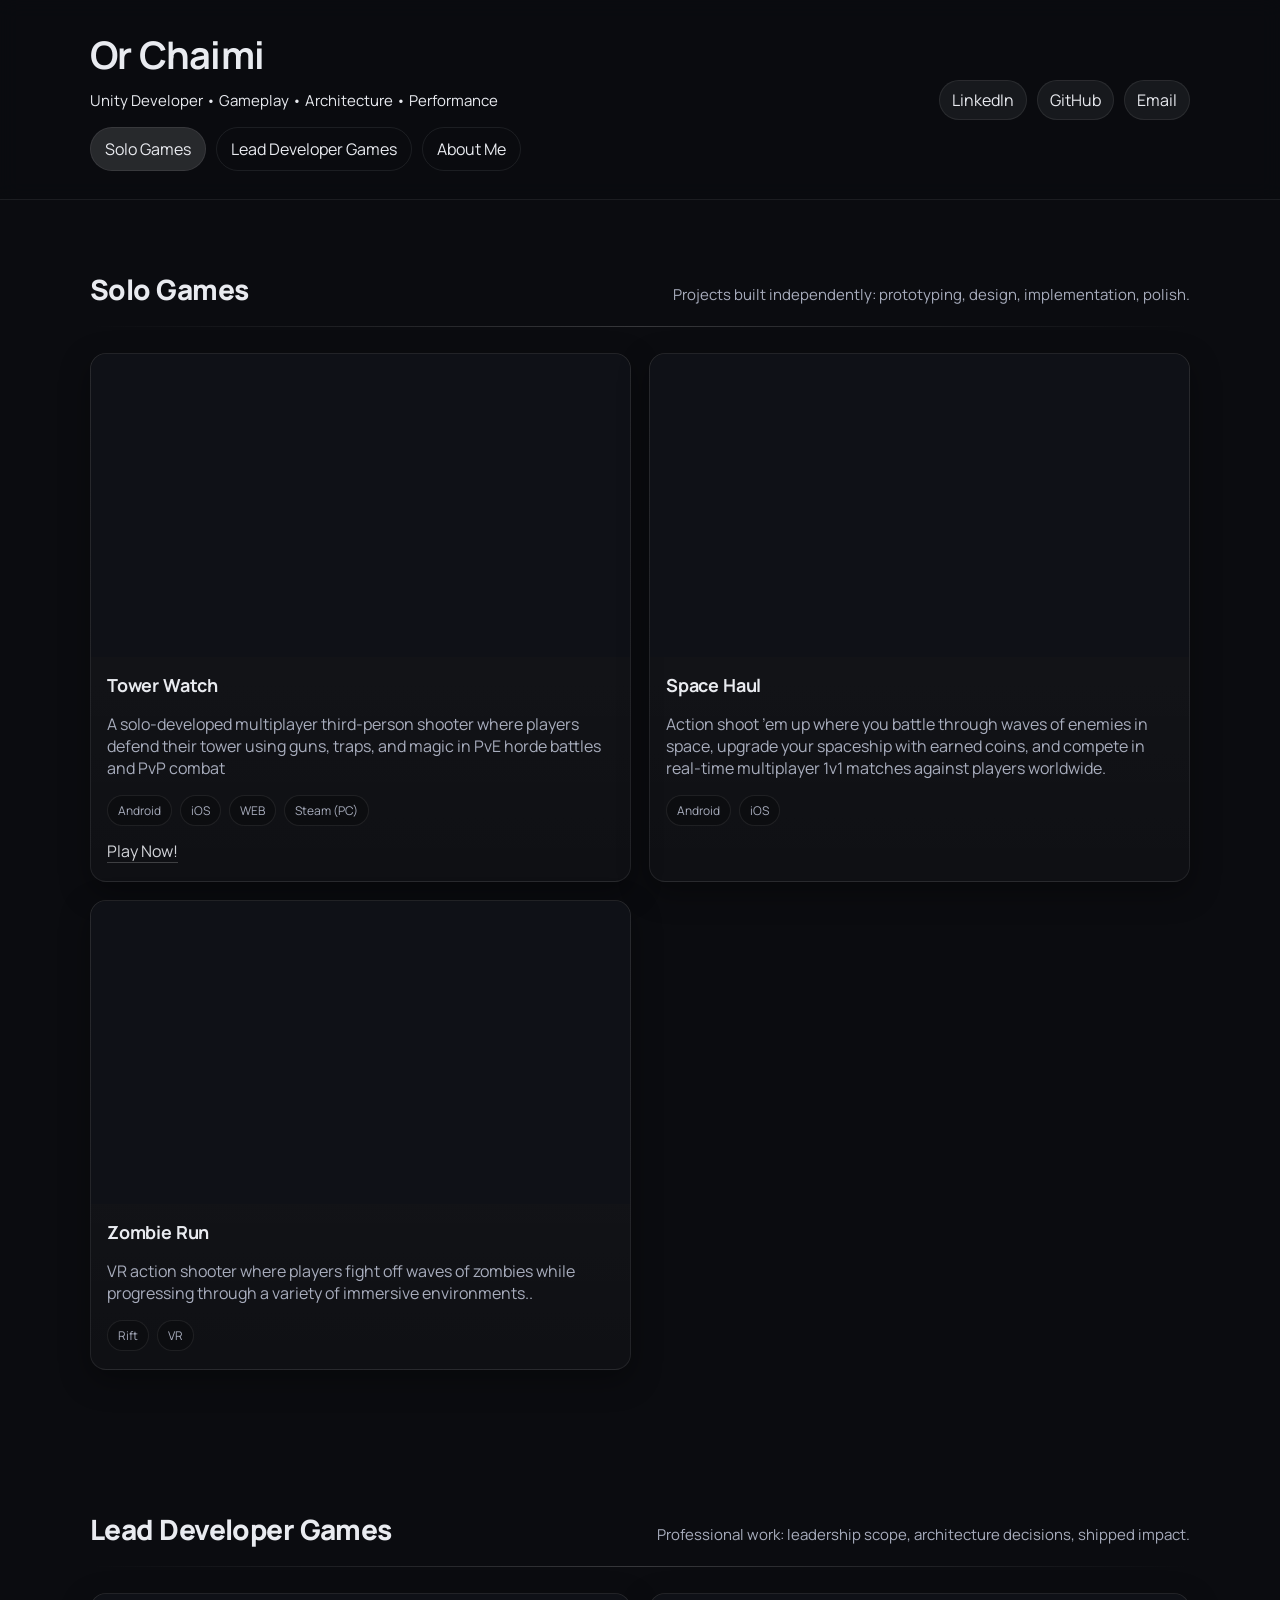
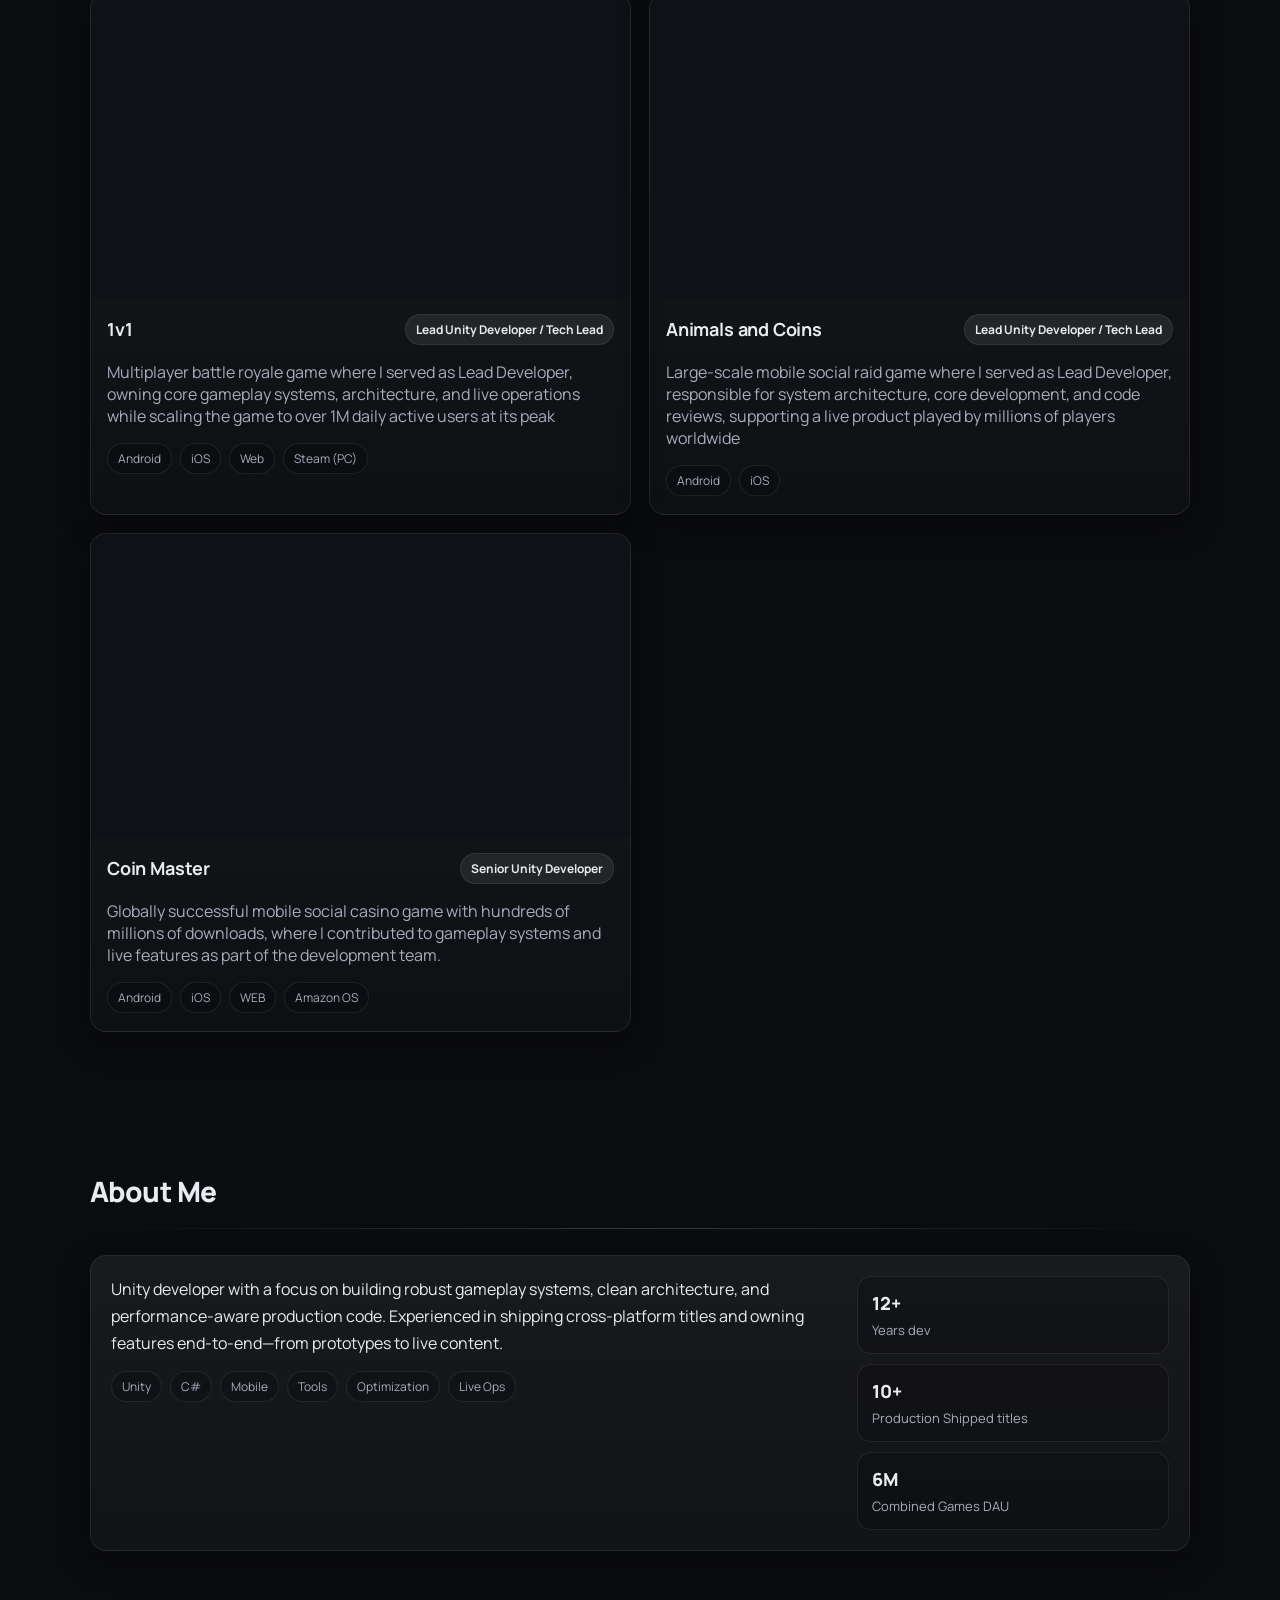
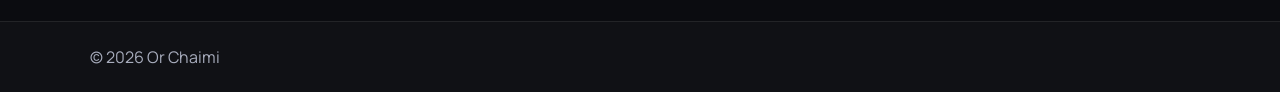
==== index.html @ 30d3a623 "Update index.html" ====
<!DOCTYPE html>
<html lang="en">

<head>
<meta charset="UTF-8">
<meta name="viewport" content="width=device-width, initial-scale=1.0">
<title>Or Chaimi | Unity Developer</title>

<link rel="icon" type="image/png" href="assets/favicon-on.png">
<link id="favicon" rel="icon" type="image/png" href="assets/favicon-on.png">
<link rel="preconnect" href="https://fonts.googleapis.com">
<link rel="preconnect" href="https://fonts.gstatic.com" crossorigin>
<link href="https://fonts.googleapis.com/css2?family=Manrope:wght@300;400;600;700;800&display=swap" rel="stylesheet">

<link rel="stylesheet" href="styles.css">
</head>

<body>

<header class="site-header">
    <div class="container header-inner">
        <div>
            <h1 class="title">Or Chaimi</h1>
            <p class="subtitle">Unity Developer • Gameplay • Architecture • Performance</p>
            <div class="cta-row">
                <a class="btn" href="#solo">Solo Games</a>
                <a class="btn btn-ghost" href="#lead">Lead Developer Games</a>
                <a class="btn btn-ghost" href="#about">About Me</a>
            </div>
        </div>

        <div class="quick-links">
            <a class="chip" href="https://www.linkedin.com/in/or-chaimi-658a1a135/" target="_blank" rel="noreferrer">LinkedIn</a>
            <a class="chip" href="https://github.com/orcha44" target="_blank" rel="noreferrer">GitHub</a>
            <a class="chip" href="mailto:or.chaimi4@gmail.com">Email</a>
        </div>
    </div>
</header>

<main>

<section id="solo" class="section">
    <div class="container">
        <div class="section-head">
            <h2>Solo Games</h2>
            <p class="muted">Projects built independently: prototyping, design, implementation, polish.</p>
        </div>

        <div class="section-divider"></div>

        <div class="grid">

            <article class="card">
                <div class="media">
                    <iframe
                        src="https://www.youtube.com/embed/8u6alIeE7sg"
                        title="Tower Watch - Full Trailer"
                        frameborder="0"
                        allow="accelerometer; autoplay; clipboard-write; encrypted-media; gyroscope; picture-in-picture; web-share"
                        allowfullscreen></iframe>
                </div>

                <div class="card-body">
                    <h3>Tower Watch</h3>
                    <p class="muted">A solo-developed multiplayer third-person shooter where players defend their tower using guns, traps, and magic in PvE horde battles and PvP combat</p>

                    <div class="tag-row">
                        <span class="tag">Android</span>
                        <span class="tag">iOS</span>
                        <span class="tag">WEB</span>
                        <span class="tag">Steam (PC)</span>
                    </div>

                    <div class="links">
                        <a class="link" href="https://towerwatch.gg/" target="_blank" rel="noreferrer">Play Now!</a>
                    </div>
                </div>
            </article>

            <article class="card">
                <div class="media">
                    <iframe
                        src="https://www.youtube.com/embed/8tOeNCOYBHE&t=1s"
                        title="Space Haul - Trailer"
                        frameborder="0"
                        allow="autoplay; fullscreen; picture-in-picture"
                        allowfullscreen></iframe>
                </div>

                <div class="card-body">
                    <h3>Space Haul</h3>
                    <p class="muted">Action shoot ’em up where you battle through waves of enemies in space, upgrade your spaceship with earned coins,
                         and compete in real-time multiplayer 1v1 matches against players worldwide.</p>

                    <div class="tag-row">
                        <span class="tag">Android</span>
                        <span class="tag">iOS</span>
                    </div>
                </div>
            </article>

            <article class="card">
                <div class="media">
                    <iframe
                        src="https://www.youtube.com/embed/sO_aD25dtVA"
                        title="Zombie Run - Trailer"
                        frameborder="0"
                        allow="autoplay; fullscreen; picture-in-picture"
                        allowfullscreen></iframe>
                </div>

                <div class="card-body">
                    <h3>Zombie Run</h3>
                    <p class="muted">VR action shooter where players fight off waves of zombies while progressing through a variety of immersive environments..</p>

                    <div class="tag-row">
                        <span class="tag">Rift</span>
                        <span class="tag">VR</span>
                    </div>
                </div>
            </article>

        </div>
    </div>
</section>

<section id="lead" class="section">
    <div class="container">
        <div class="section-head">
            <h2>Lead Developer Games</h2>
            <p class="muted">Professional work: leadership scope, architecture decisions, shipped impact.</p>
        </div>

        <div class="section-divider"></div>

        <div class="grid">

            <article class="card">
                <div class="media">
                    <iframe
                        src="https://www.youtube.com/embed/JsI0uz5Tw5A"
                        title="Studio Project Video"
                        frameborder="0"
                        allow="accelerometer; autoplay; clipboard-write; encrypted-media; gyroscope; picture-in-picture; web-share"
                        allowfullscreen></iframe>
                </div>

                <div class="card-body">
                    <div class="title-row">
                        <h3>1v1</h3>
                        <span class="badge">Lead Unity Developer / Tech Lead</span>
                    </div>

                    <p class="muted">
                        Multiplayer battle royale game where I served as Lead Developer, owning core gameplay systems, architecture, and live operations while
                        scaling the game to over 1M daily active users at its peak
                    </p>

                    <div class="tag-row">
                        <span class="tag">Android</span>
                        <span class="tag">iOS</span>
                        <span class="tag">Web</span>
                        <span class="tag">Steam (PC)</span>
                    </div>
                </div>
            </article>

            <article class="card">
                <div class="media">
                    <iframe
                        src="https://www.youtube.com/embed/jK_egcTUr1g"
                        title="Animals and Coins video"
                        frameborder="0"
                        allowfullscreen></iframe>
                </div>

                <div class="card-body">
                    <div class="title-row">
                        <h3>Animals and Coins</h3>
                        <span class="badge">Lead Unity Developer / Tech Lead</span>
                    </div>

                    <p class="muted">Large-scale mobile social raid game where I served as Lead Developer,
                        responsible for system architecture, core development, and code reviews, supporting a live product played by millions of players worldwide</p>

                    <div class="tag-row">
                        <span class="tag">Android</span>
                        <span class="tag">iOS</span>
                    </div>
                </div>
            </article>

            <article class="card">
                <div class="media">
                    <iframe
                        src="https://www.youtube.com/embed/jK_egcTUr1g"
                        title="Coin Master video"
                        frameborder="0"
                        allowfullscreen></iframe>
                </div>

                <div class="card-body">
                    <div class="title-row">
                        <h3>Coin Master</h3>
                        <span class="badge">Senior Unity Developer</span>
                    </div>

                    <p class="muted">Globally successful mobile social casino game with hundreds of millions of downloads,
                        where I contributed to gameplay systems and live features as part of the development team.</p>

                    <div class="tag-row">
                        <span class="tag">Android</span>
                        <span class="tag">iOS</span>
                        <span class="tag">WEB</span>
                        <span class="tag">Amazon OS</span>
                    </div>
                </div>
            </article>

        </div>
    </div>
</section>

<section id="about" class="section">
    <div class="container">
        <div class="section-head">
            <h2>About Me</h2>
        </div>

        <div class="section-divider"></div>

        <div class="about-card">
            <div class="about-text">
                <p>
                    Unity developer with a focus on building robust gameplay systems, clean architecture,
                    and performance-aware production code. Experienced in shipping cross-platform titles
                    and owning features end-to-end—from prototypes to live content.
                </p>

                <div class="tag-row">
                    <span class="tag">Unity</span>
                    <span class="tag">C#</span>
                    <span class="tag">Mobile</span>
                    <span class="tag">Tools</span>
                    <span class="tag">Optimization</span>
                    <span class="tag">Live Ops</span>
                </div>
            </div>

            <div class="about-metrics">
                <div class="metric">
                    <div class="metric-num">12+</div>
                    <div class="metric-label">Years dev</div>
                </div>
                <div class="metric">
                    <div class="metric-num">10+</div>
                    <div class="metric-label">Production Shipped titles</div>
                </div>
                <div class="metric">
                    <div class="metric-num">6M</div>
                    <div class="metric-label">Combined Games DAU</div>
                </div>
            </div>
        </div>
    </div>
</section>

</main>

<footer class="footer">
    <div class="container footer-inner">
        <div class="muted">© 2026 Or Chaimi</div>
    </div>
</footer>

<script src="js/faviconAnimator.js"></script>
<script src="js/main.js"></script>
</body>

</html>
---- styles.css ----
:root
{
    --bg:#0b0c10;
    --panel:#11131a;
    --panel2:#0f1117;
    --text:#e9ebf0;
    --muted:#a8adbd;
    --border:rgba(255,255,255,0.08);
    --shadow:0 10px 30px rgba(0,0,0,0.35);
    --radius:16px;
}

*
{
    box-sizing:border-box;
}

html, body
{
    margin:0;
    padding:0;
    background:var(--bg);
    color:var(--text);
    font-family:"Manrope", system-ui, -apple-system, Segoe UI, Roboto, Arial, sans-serif;
}

a
{
    color:inherit;
    text-decoration:none;
}

.container
{
    width:min(1100px, calc(100% - 40px));
    margin:0 auto;
}

.muted
{
    color:var(--muted);
}

.site-header
{
    position:sticky;
    top:0;
    z-index:10;
    backdrop-filter: blur(10px);
    background:rgba(11,12,16,0.72);
    border-bottom:1px solid var(--border);
}

.header-inner
{
    display:flex;
    gap:20px;
    align-items:center;
    justify-content:space-between;
    padding:28px 0;
}

.title
{
    margin:0;
    font-size:38px;
    letter-spacing:-0.02em;
}

.subtitle
{
    margin:10px 0 0 0;
    font-size:15px;
}

.cta-row
{
    display:flex;
    gap:10px;
    margin-top:16px;
    flex-wrap:wrap;
}

.btn
{
    display:inline-flex;
    align-items:center;
    justify-content:center;
    padding:10px 14px;
    border-radius:999px;
    background:rgba(255,255,255,0.12);
    border:1px solid var(--border);
    transition:transform 120ms ease, background 120ms ease;
}

.btn:hover
{
    transform:translateY(-1px);
    background:rgba(255,255,255,0.16);
}

.btn-ghost
{
    background:transparent;
}

.quick-links
{
    display:flex;
    gap:10px;
    flex-wrap:wrap;
    justify-content:flex-end;
}

.chip
{
    padding:8px 12px;
    border-radius:999px;
    background:rgba(255,255,255,0.06);
    border:1px solid var(--border);
}

.section
{
    padding:70px 0;
}

.section-head
{
    display:flex;
    align-items:baseline;
    justify-content:space-between;
    gap:16px;
    margin-bottom:18px;
}

.section-head h2
{
    margin:0;
    font-size:28px;
    font-weight:800;
    letter-spacing:-0.02em;
}

.section-head p
{
    margin:10px 0 0 0;
    font-size:15px;
    line-height:1.5;
}

.section-divider
{
    height:1px;
    width:100%;
    margin:18px 0 26px 0;
    background:linear-gradient(90deg, rgba(255,255,255,0.00), rgba(255,255,255,0.18), rgba(255,255,255,0.00));
}

.about-card
{
    display:grid;
    grid-template-columns: 1.4fr 0.6fr;
    gap:18px;
    background:linear-gradient(180deg, rgba(255,255,255,0.06), rgba(255,255,255,0.03));
    border:1px solid var(--border);
    border-radius:var(--radius);
    padding:20px;
    box-shadow:var(--shadow);
}

.about-text p
{
    margin:0 0 14px 0;
    line-height:1.7;
}

.about-metrics
{
    display:grid;
    grid-template-columns: 1fr;
    gap:10px;
}

.metric
{
    background:rgba(0,0,0,0.18);
    border:1px solid var(--border);
    border-radius:14px;
    padding:14px;
}

.metric-num
{
    font-size:18px;
    font-weight:800;
}

.metric-label
{
    margin-top:6px;
    color:var(--muted);
    font-size:13px;
}

.grid
{
    display:grid;
    grid-template-columns:repeat(2, minmax(0, 1fr));
    gap:18px;
    margin-top:6px;
}

.card
{
    background:linear-gradient(180deg, rgba(255,255,255,0.05), rgba(255,255,255,0.02));
    border:1px solid var(--border);
    border-radius:var(--radius);
    overflow:hidden;
    box-shadow:var(--shadow);
    transform:translateZ(0);
}

.media
{
    width:100%;
    aspect-ratio:16/9;
    background:var(--panel2);
}

.media iframe
{
    width:100%;
    height:100%;
    border:0;
    display:block;
}

.card-body
{
    padding:16px 16px 18px 16px;
}

.card-body h3
{
    margin:0;
    font-size:18px;
    letter-spacing:-0.01em;
}

.title-row
{
    display:flex;
    align-items:center;
    justify-content:space-between;
    gap:12px;
}

.badge
{
    padding:6px 10px;
    border-radius:999px;
    border:1px solid var(--border);
    background:rgba(255,255,255,0.08);
    color:var(--text);
    font-size:12px;
    font-weight:700;
    white-space:nowrap;
}

.tag-row
{
    display:flex;
    flex-wrap:wrap;
    gap:8px;
    margin-top:12px;
}

.tag
{
    padding:6px 10px;
    border-radius:999px;
    border:1px solid var(--border);
    background:rgba(0,0,0,0.20);
    color:var(--muted);
    font-size:12px;
}

.links
{
    display:flex;
    gap:14px;
    margin-top:14px;
    flex-wrap:wrap;
}

.link
{
    color:var(--text);
    opacity:0.9;
    border-bottom:1px solid rgba(255,255,255,0.22);
}

.link:hover
{
    opacity:1;
    border-bottom-color:rgba(255,255,255,0.55);
}

.footer
{
    border-top:1px solid var(--border);
    padding:24px 0;
    background:rgba(255,255,255,0.02);
}

.footer-inner
{
    display:flex;
    align-items:center;
    justify-content:space-between;
    gap:12px;
}

@media (max-width: 900px)
{
    .grid
    {
        grid-template-columns:1fr;
    }

    .about-card
    {
        grid-template-columns:1fr;
    }

    .header-inner
    {
        flex-direction:column;
        align-items:flex-start;
    }

    .quick-links
    {
        justify-content:flex-start;
    }
}
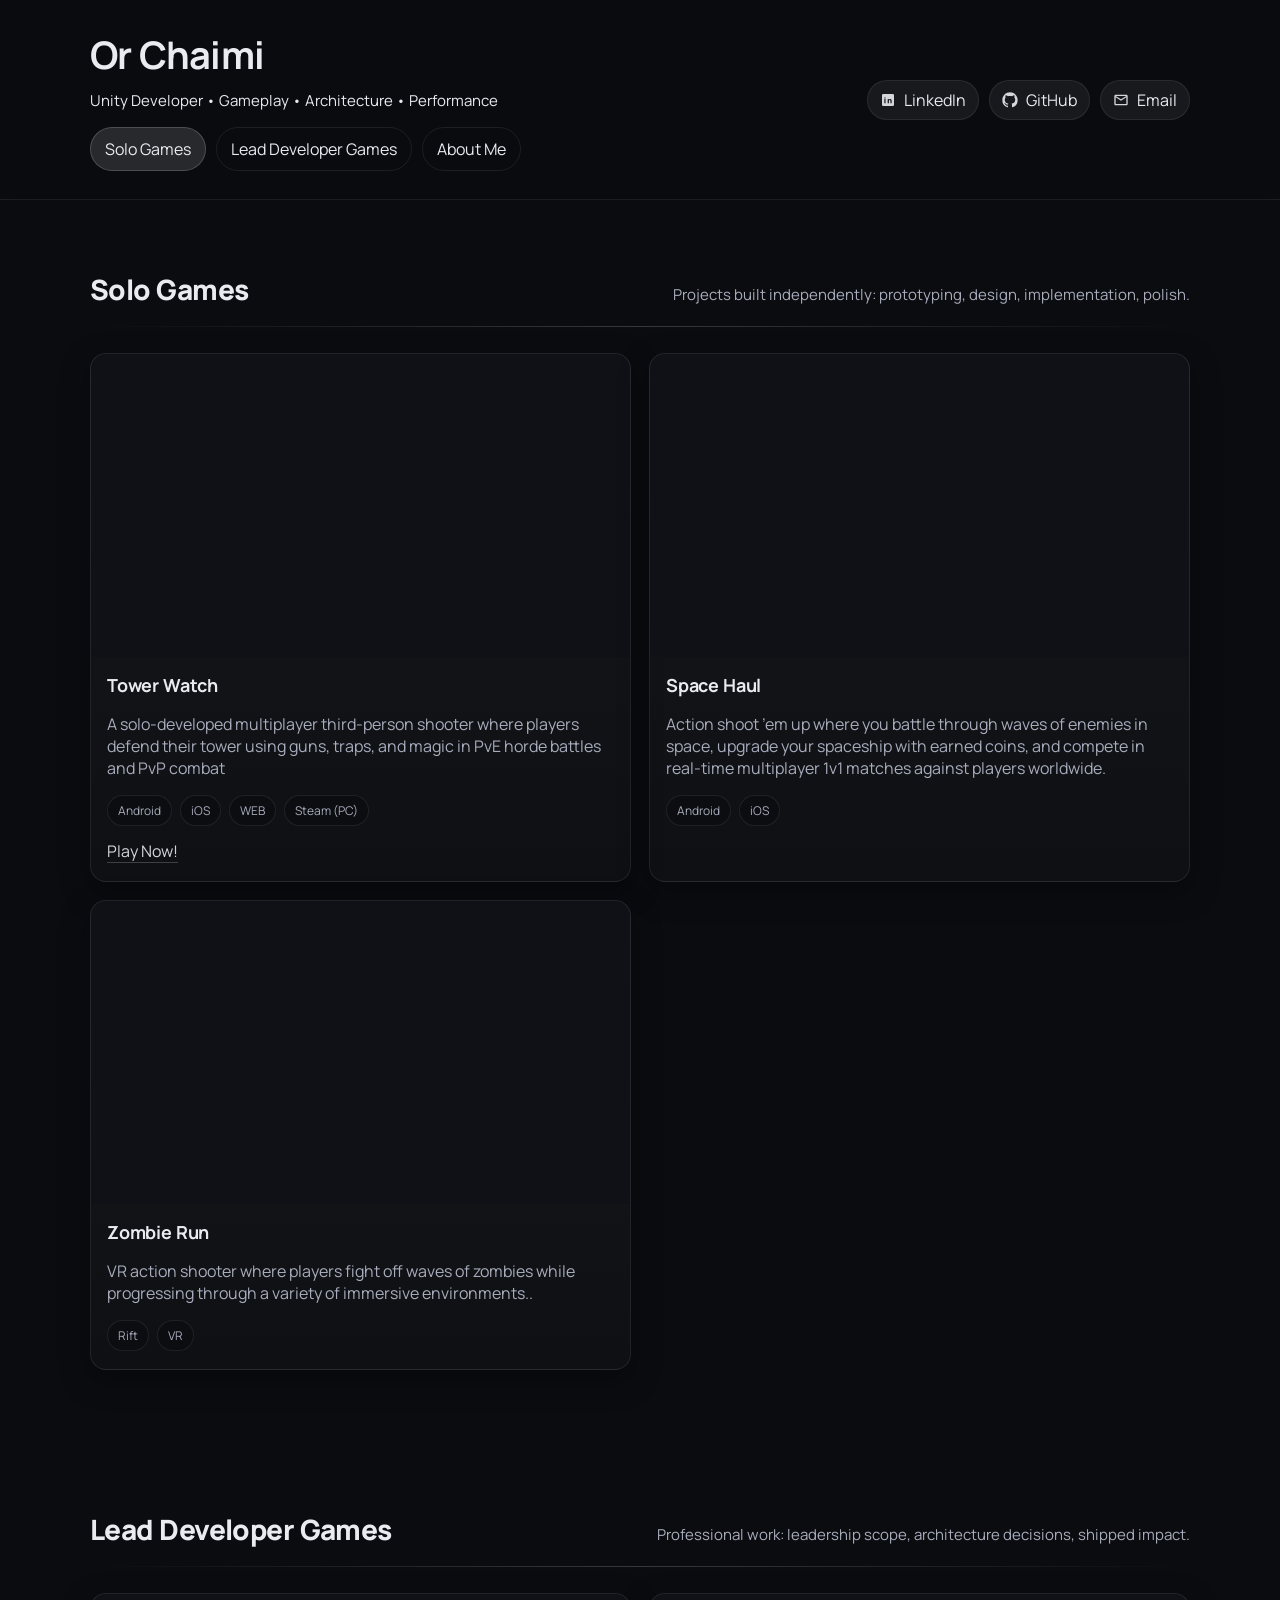
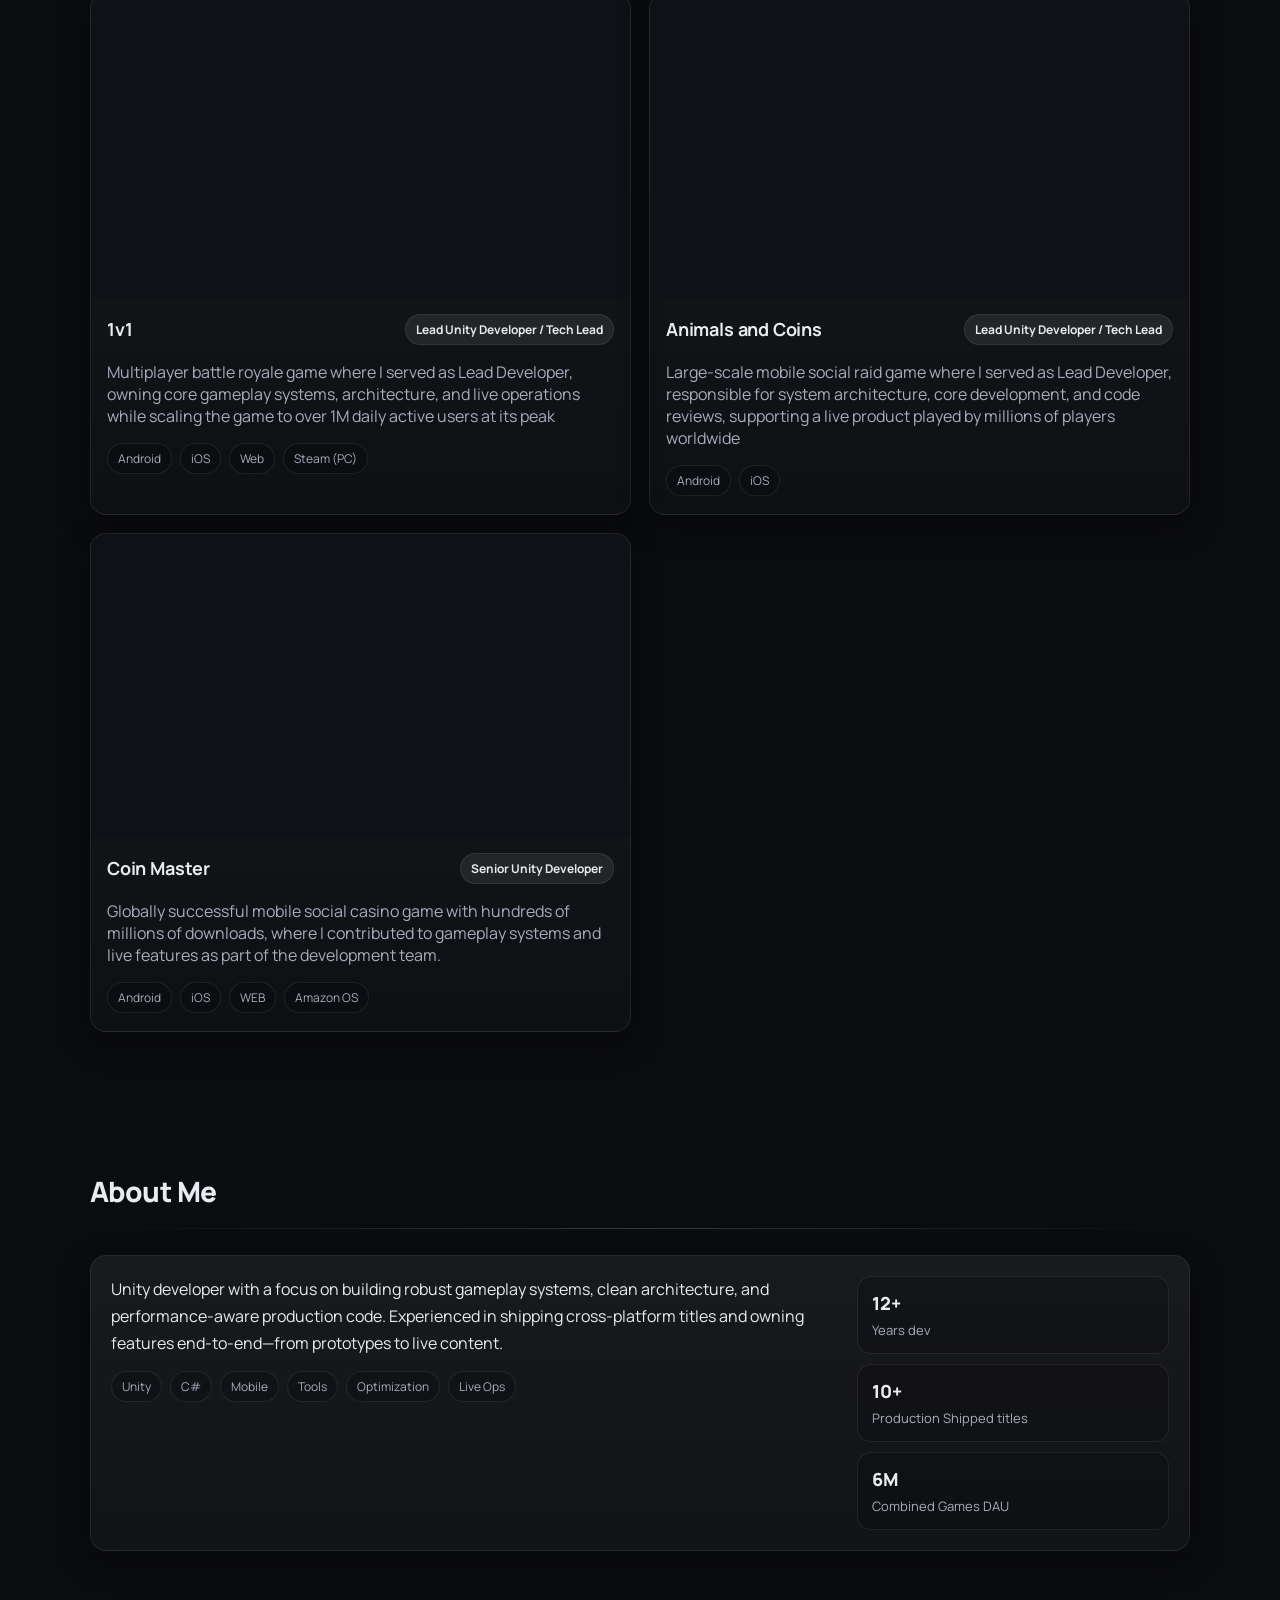
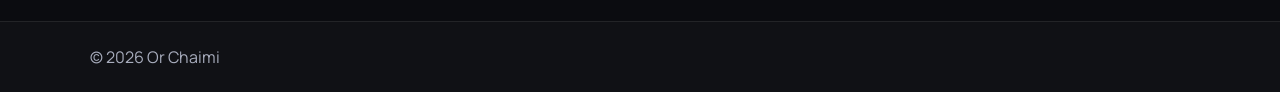
==== commit d82a4408: "Update" ====
--- a/index.html
+++ b/index.html
@@ -23,17 +23,47 @@
             <h1 class="title">Or Chaimi</h1>
             <p class="subtitle">Unity Developer • Gameplay • Architecture • Performance</p>
             <div class="cta-row">
-                <a class="btn" href="#solo">Solo Games</a>
+                <a class="btn btn-ghost" href="#solo">Solo Games</a>
                 <a class="btn btn-ghost" href="#lead">Lead Developer Games</a>
                 <a class="btn btn-ghost" href="#about">About Me</a>
             </div>
         </div>
 
-        <div class="quick-links">
-            <a class="chip" href="https://www.linkedin.com/in/or-chaimi-658a1a135/" target="_blank" rel="noreferrer">LinkedIn</a>
-            <a class="chip" href="https://github.com/orcha44" target="_blank" rel="noreferrer">GitHub</a>
-            <a class="chip" href="mailto:or.chaimi4@gmail.com">Email</a>
-        </div>
+<div class="quick-links">
+
+<a class="chip" href="https://www.linkedin.com/in/or-chaimi-658a1a135/" target="_blank" rel="noreferrer">
+
+<svg class="chip-icon" viewBox="0 0 24 24">
+<path fill="currentColor"
+d="M19 3A2 2 0 0 1 21 5V19A2 2 0 0 1 19 21H5A2 2 0 0 1 3 19V5A2 2 0 0 1 5 3H19M8.34 17V10.66H6.5V17H8.34M7.42 9.84C8 9.84 8.46 9.39 8.46 8.84C8.46 8.29 8 7.84 7.42 7.84C6.84 7.84 6.38 8.29 6.38 8.84C6.38 9.39 6.84 9.84 7.42 9.84M17.5 17V13.5C17.5 11.61 16.48 10.63 15.12 10.63C14.09 10.63 13.63 11.2 13.38 11.61V10.66H11.54C11.56 11.29 11.54 17 11.54 17H13.38V13.46C13.38 13.27 13.39 13.08 13.45 12.95C13.61 12.57 13.97 12.18 14.56 12.18C15.33 12.18 15.64 12.75 15.64 13.6V17H17.5Z"/>
+</svg>
+
+LinkedIn
+</a>
+
+
+<a class="chip" href="https://github.com/orcha44" target="_blank" rel="noreferrer">
+
+<svg class="chip-icon" viewBox="0 0 24 24">
+<path fill="currentColor"
+d="M12 .5C5.73.5.5 5.73.5 12A11.5 11.5 0 0 0 8.2 22.9C8.8 23 9 22.7 9 22.4V20.5C5.7 21.2 5 18.9 5 18.9C4.5 17.6 3.8 17.3 3.8 17.3C2.8 16.6 3.9 16.6 3.9 16.6C5 16.7 5.6 17.8 5.6 17.8C6.6 19.4 8.2 19 9 18.7C9.1 18 9.4 17.6 9.7 17.3C7 17 4.2 15.9 4.2 11.2C4.2 9.9 4.7 8.9 5.4 8.1C5.3 7.8 4.9 6.6 5.5 5C5.5 5 6.5 4.7 9 6.3C9.9 6 10.9 5.9 12 5.9C13.1 5.9 14.1 6 15 6.3C17.5 4.7 18.5 5 18.5 5C19.1 6.6 18.7 7.8 18.6 8.1C19.3 8.9 19.8 9.9 19.8 11.2C19.8 15.9 17 17 14.3 17.3C14.7 17.7 15 18.5 15 19.7V22.4C15 22.7 15.2 23 15.8 22.9A11.5 11.5 0 0 0 23.5 12C23.5 5.73 18.27.5 12 .5Z"/>
+</svg>
+
+GitHub
+</a>
+
+
+<a class="chip" href="mailto:or.chaimi4@gmail.com">
+
+<svg class="chip-icon" viewBox="0 0 24 24">
+<path fill="currentColor"
+d="M20 4H4C2.9 4 2 4.9 2 6V18C2 19.1 2.9 20 4 20H20C21.1 20 22 19.1 22 18V6C22 4.9 21.1 4 20 4M20 6L12 11L4 6H20M20 18H4V8L12 13L20 8V18Z"/>
+</svg>
+
+Email
+</a>
+
+</div>
     </div>
 </header>
 
@@ -80,7 +110,7 @@
             <article class="card">
                 <div class="media">
                     <iframe
-                        src="https://www.youtube.com/embed/8tOeNCOYBHE&t=1s"
+                        src="https://www.youtube.com/embed/8tOeNCOYBHE"
                         title="Space Haul - Trailer"
                         frameborder="0"
                         allow="autoplay; fullscreen; picture-in-picture"
@@ -193,7 +223,7 @@
             <article class="card">
                 <div class="media">
                     <iframe
-                        src="https://www.youtube.com/embed/jK_egcTUr1g"
+                        src="https://www.youtube.com/embed/Sb7h6urOORc"
                         title="Coin Master video"
                         frameborder="0"
                         allowfullscreen></iframe>
--- a/styles.css
+++ b/styles.css
@@ -344,4 +344,35 @@
     {
         justify-content:flex-start;
     }
+}
+
+.chip
+{
+    display:inline-flex;
+    align-items:center;
+    gap:8px;
+}
+
+.chip-icon
+{
+    width:16px;
+    height:16px;
+    opacity:0.9;
+}
+
+.chip:hover
+{
+    background:rgba(255,255,255,0.12);
+    transform:translateY(-1px);
+}
+
+.btn.is-active
+{
+    background:rgba(255,255,255,0.18);
+    border-color:rgba(255,255,255,0.18);
+}
+
+.btn.btn-ghost.is-active
+{
+    background:rgba(255,255,255,0.12);
 }
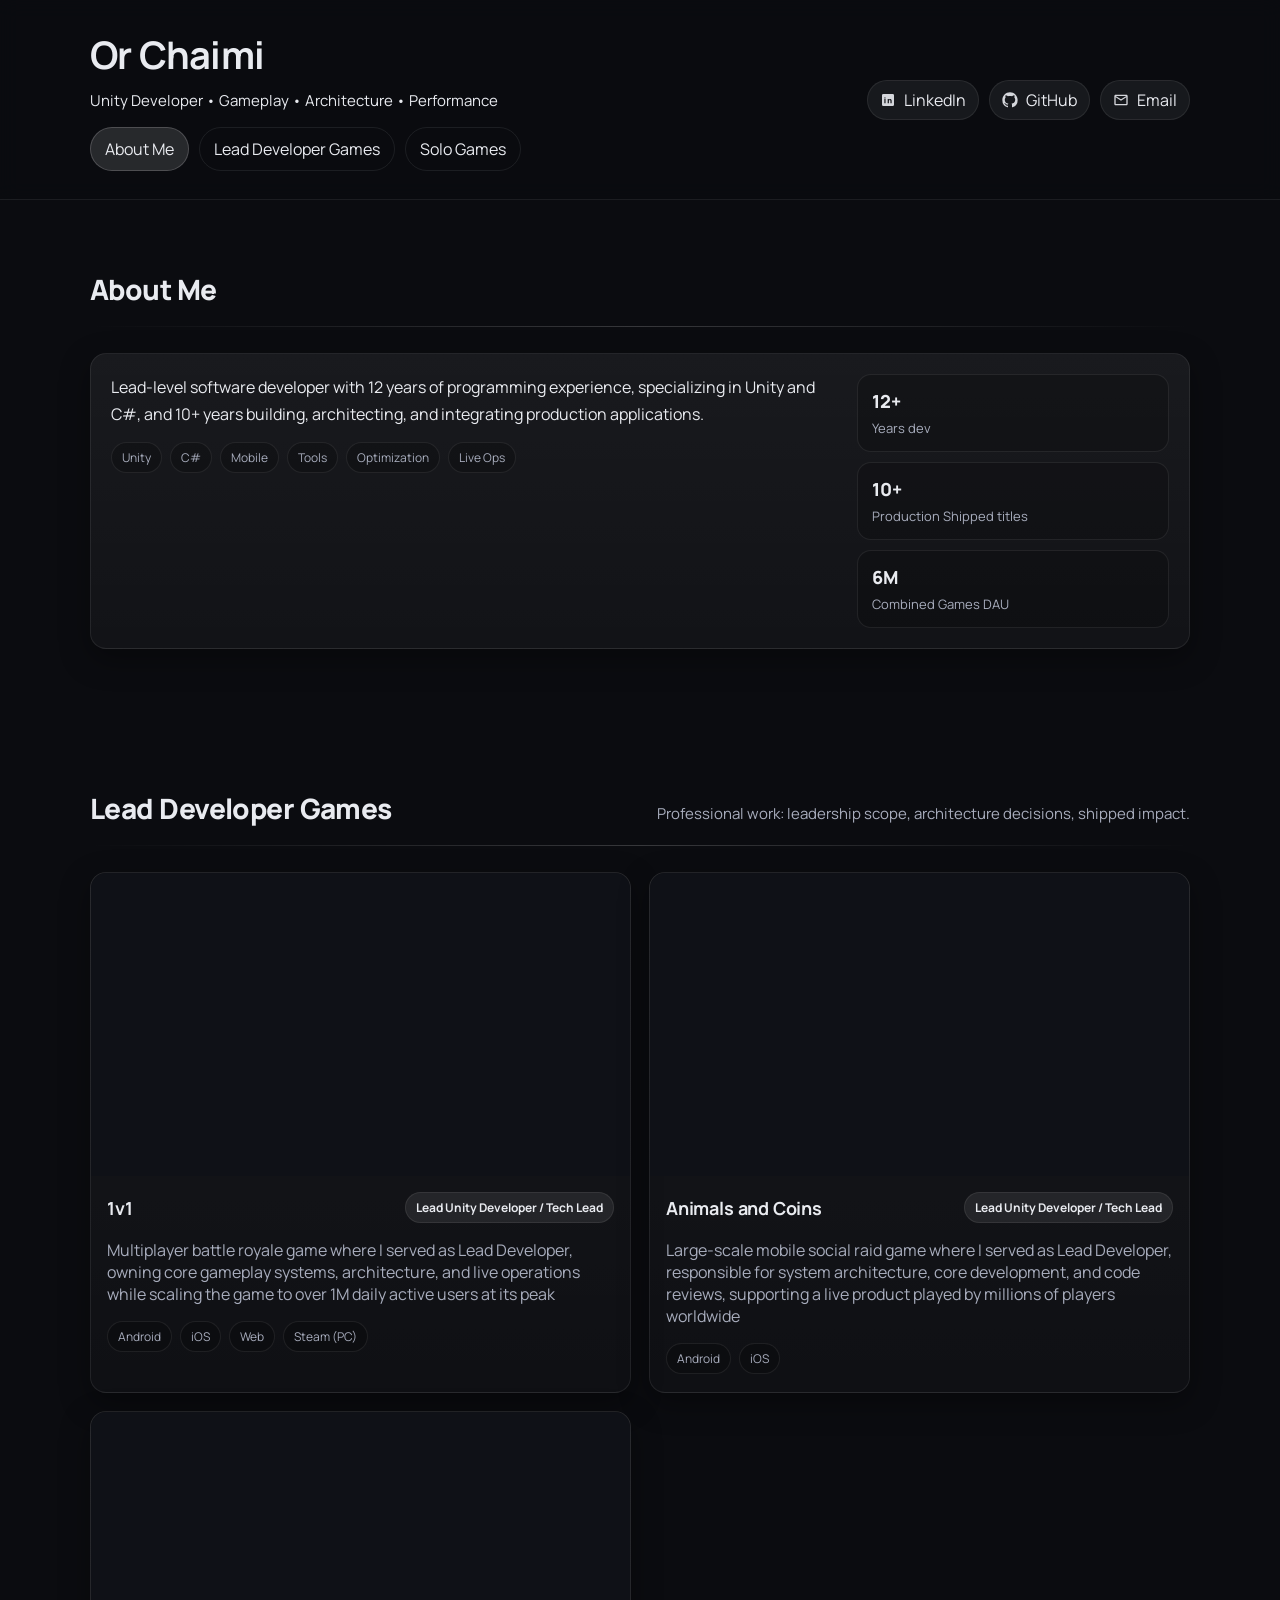
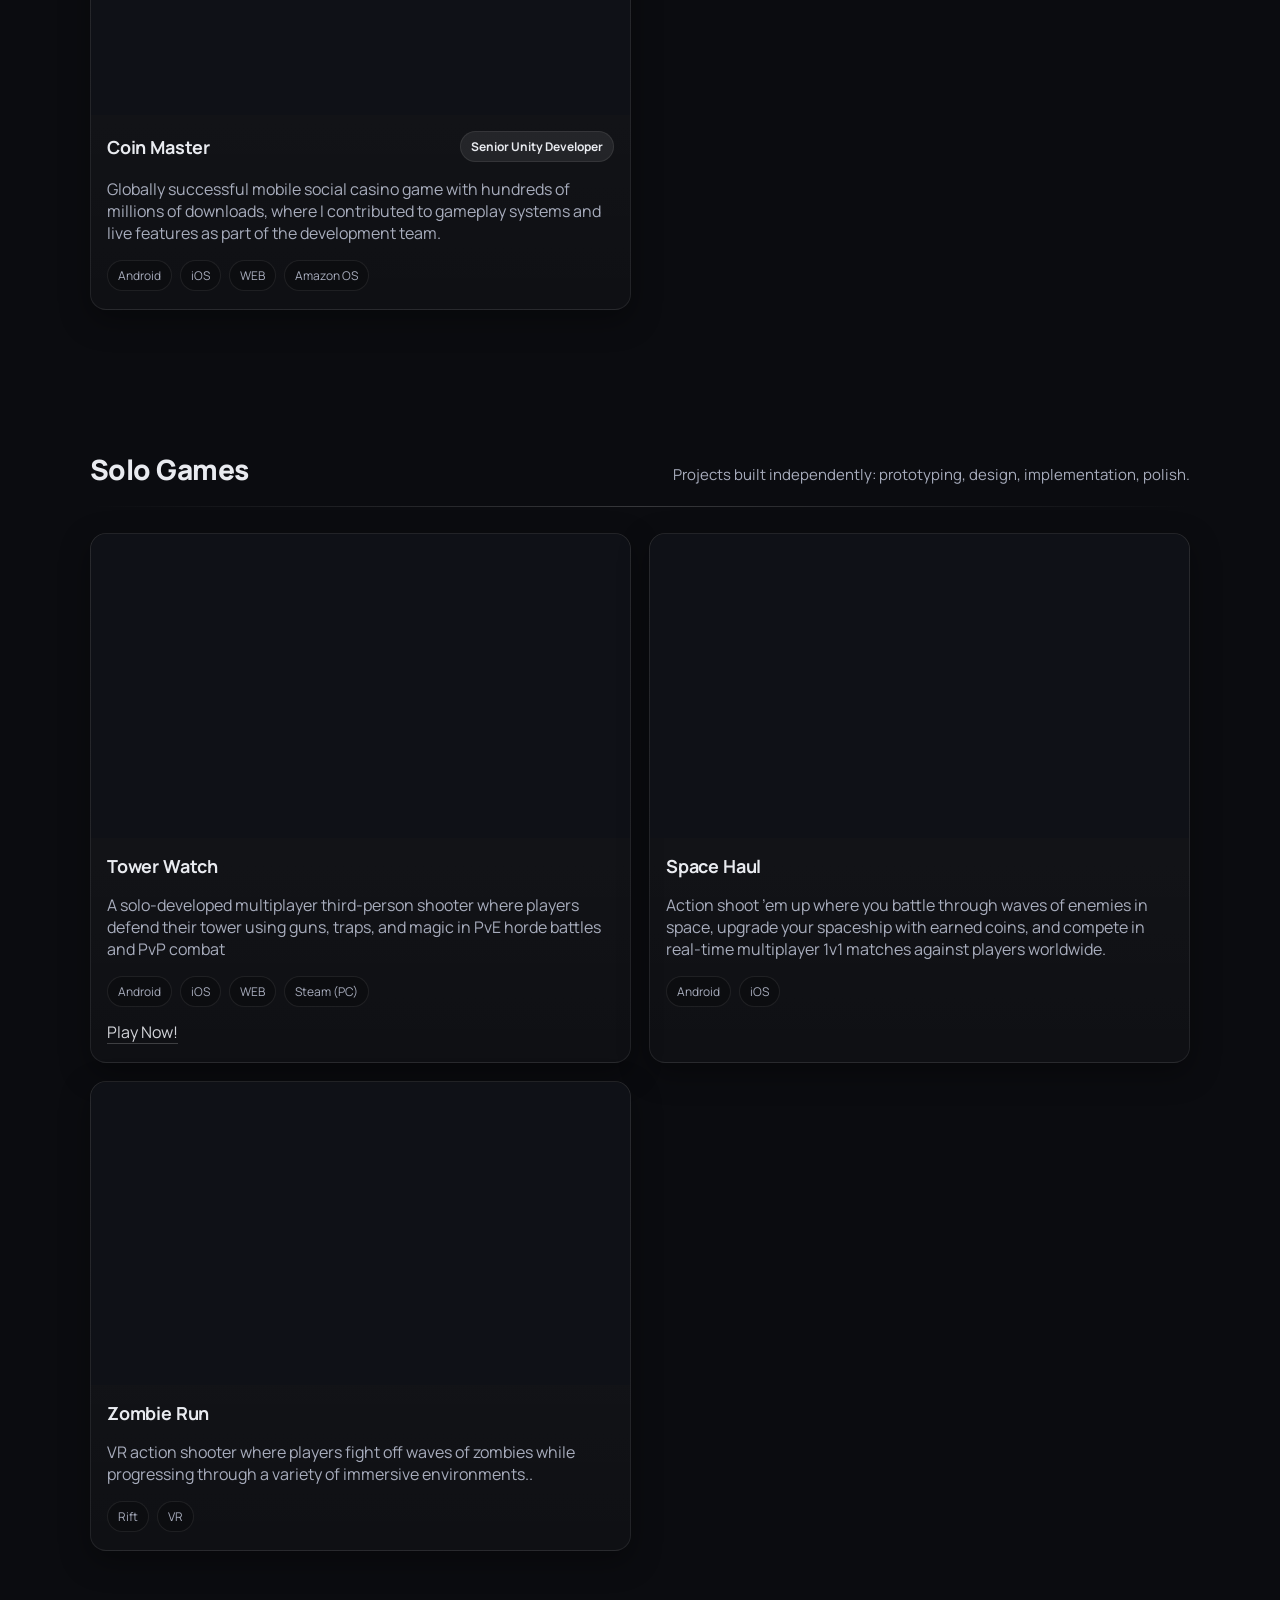
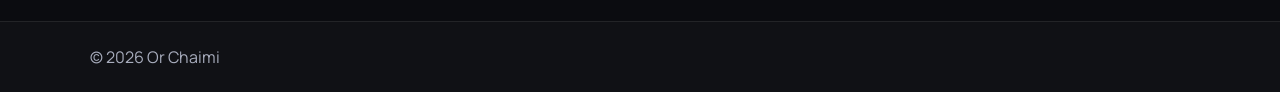
==== commit d325eb2c: "Update sections order" ====
--- a/index.html
+++ b/index.html
@@ -23,9 +23,9 @@
             <h1 class="title">Or Chaimi</h1>
             <p class="subtitle">Unity Developer • Gameplay • Architecture • Performance</p>
             <div class="cta-row">
+                <a class="btn btn-ghost" href="#about">About Me</a>
+                <a class="btn btn-ghost" href="#lead">Lead Developer Games</a>
                 <a class="btn btn-ghost" href="#solo">Solo Games</a>
-                <a class="btn btn-ghost" href="#lead">Lead Developer Games</a>
-                <a class="btn btn-ghost" href="#about">About Me</a>
             </div>
         </div>
 
@@ -69,188 +69,6 @@
 
 <main>
 
-<section id="solo" class="section">
-    <div class="container">
-        <div class="section-head">
-            <h2>Solo Games</h2>
-            <p class="muted">Projects built independently: prototyping, design, implementation, polish.</p>
-        </div>
-
-        <div class="section-divider"></div>
-
-        <div class="grid">
-
-            <article class="card">
-                <div class="media">
-                    <iframe
-                        src="https://www.youtube.com/embed/8u6alIeE7sg"
-                        title="Tower Watch - Full Trailer"
-                        frameborder="0"
-                        allow="accelerometer; autoplay; clipboard-write; encrypted-media; gyroscope; picture-in-picture; web-share"
-                        allowfullscreen></iframe>
-                </div>
-
-                <div class="card-body">
-                    <h3>Tower Watch</h3>
-                    <p class="muted">A solo-developed multiplayer third-person shooter where players defend their tower using guns, traps, and magic in PvE horde battles and PvP combat</p>
-
-                    <div class="tag-row">
-                        <span class="tag">Android</span>
-                        <span class="tag">iOS</span>
-                        <span class="tag">WEB</span>
-                        <span class="tag">Steam (PC)</span>
-                    </div>
-
-                    <div class="links">
-                        <a class="link" href="https://towerwatch.gg/" target="_blank" rel="noreferrer">Play Now!</a>
-                    </div>
-                </div>
-            </article>
-
-            <article class="card">
-                <div class="media">
-                    <iframe
-                        src="https://www.youtube.com/embed/8tOeNCOYBHE"
-                        title="Space Haul - Trailer"
-                        frameborder="0"
-                        allow="autoplay; fullscreen; picture-in-picture"
-                        allowfullscreen></iframe>
-                </div>
-
-                <div class="card-body">
-                    <h3>Space Haul</h3>
-                    <p class="muted">Action shoot ’em up where you battle through waves of enemies in space, upgrade your spaceship with earned coins,
-                         and compete in real-time multiplayer 1v1 matches against players worldwide.</p>
-
-                    <div class="tag-row">
-                        <span class="tag">Android</span>
-                        <span class="tag">iOS</span>
-                    </div>
-                </div>
-            </article>
-
-            <article class="card">
-                <div class="media">
-                    <iframe
-                        src="https://www.youtube.com/embed/sO_aD25dtVA"
-                        title="Zombie Run - Trailer"
-                        frameborder="0"
-                        allow="autoplay; fullscreen; picture-in-picture"
-                        allowfullscreen></iframe>
-                </div>
-
-                <div class="card-body">
-                    <h3>Zombie Run</h3>
-                    <p class="muted">VR action shooter where players fight off waves of zombies while progressing through a variety of immersive environments..</p>
-
-                    <div class="tag-row">
-                        <span class="tag">Rift</span>
-                        <span class="tag">VR</span>
-                    </div>
-                </div>
-            </article>
-
-        </div>
-    </div>
-</section>
-
-<section id="lead" class="section">
-    <div class="container">
-        <div class="section-head">
-            <h2>Lead Developer Games</h2>
-            <p class="muted">Professional work: leadership scope, architecture decisions, shipped impact.</p>
-        </div>
-
-        <div class="section-divider"></div>
-
-        <div class="grid">
-
-            <article class="card">
-                <div class="media">
-                    <iframe
-                        src="https://www.youtube.com/embed/JsI0uz5Tw5A"
-                        title="Studio Project Video"
-                        frameborder="0"
-                        allow="accelerometer; autoplay; clipboard-write; encrypted-media; gyroscope; picture-in-picture; web-share"
-                        allowfullscreen></iframe>
-                </div>
-
-                <div class="card-body">
-                    <div class="title-row">
-                        <h3>1v1</h3>
-                        <span class="badge">Lead Unity Developer / Tech Lead</span>
-                    </div>
-
-                    <p class="muted">
-                        Multiplayer battle royale game where I served as Lead Developer, owning core gameplay systems, architecture, and live operations while
-                        scaling the game to over 1M daily active users at its peak
-                    </p>
-
-                    <div class="tag-row">
-                        <span class="tag">Android</span>
-                        <span class="tag">iOS</span>
-                        <span class="tag">Web</span>
-                        <span class="tag">Steam (PC)</span>
-                    </div>
-                </div>
-            </article>
-
-            <article class="card">
-                <div class="media">
-                    <iframe
-                        src="https://www.youtube.com/embed/jK_egcTUr1g"
-                        title="Animals and Coins video"
-                        frameborder="0"
-                        allowfullscreen></iframe>
-                </div>
-
-                <div class="card-body">
-                    <div class="title-row">
-                        <h3>Animals and Coins</h3>
-                        <span class="badge">Lead Unity Developer / Tech Lead</span>
-                    </div>
-
-                    <p class="muted">Large-scale mobile social raid game where I served as Lead Developer,
-                        responsible for system architecture, core development, and code reviews, supporting a live product played by millions of players worldwide</p>
-
-                    <div class="tag-row">
-                        <span class="tag">Android</span>
-                        <span class="tag">iOS</span>
-                    </div>
-                </div>
-            </article>
-
-            <article class="card">
-                <div class="media">
-                    <iframe
-                        src="https://www.youtube.com/embed/Sb7h6urOORc"
-                        title="Coin Master video"
-                        frameborder="0"
-                        allowfullscreen></iframe>
-                </div>
-
-                <div class="card-body">
-                    <div class="title-row">
-                        <h3>Coin Master</h3>
-                        <span class="badge">Senior Unity Developer</span>
-                    </div>
-
-                    <p class="muted">Globally successful mobile social casino game with hundreds of millions of downloads,
-                        where I contributed to gameplay systems and live features as part of the development team.</p>
-
-                    <div class="tag-row">
-                        <span class="tag">Android</span>
-                        <span class="tag">iOS</span>
-                        <span class="tag">WEB</span>
-                        <span class="tag">Amazon OS</span>
-                    </div>
-                </div>
-            </article>
-
-        </div>
-    </div>
-</section>
-
 <section id="about" class="section">
     <div class="container">
         <div class="section-head">
@@ -262,9 +80,8 @@
         <div class="about-card">
             <div class="about-text">
                 <p>
-                    Unity developer with a focus on building robust gameplay systems, clean architecture,
-                    and performance-aware production code. Experienced in shipping cross-platform titles
-                    and owning features end-to-end—from prototypes to live content.
+                    Lead-level software developer with 12 years of programming experience, 
+                    specializing in Unity and C#, and 10+ years building, architecting, and integrating production applications.
                 </p>
 
                 <div class="tag-row">
@@ -295,6 +112,188 @@
     </div>
 </section>
 
+<section id="lead" class="section">
+    <div class="container">
+        <div class="section-head">
+            <h2>Lead Developer Games</h2>
+            <p class="muted">Professional work: leadership scope, architecture decisions, shipped impact.</p>
+        </div>
+
+        <div class="section-divider"></div>
+
+        <div class="grid">
+
+            <article class="card">
+                <div class="media">
+                    <iframe
+                        src="https://www.youtube.com/embed/JsI0uz5Tw5A"
+                        title="Studio Project Video"
+                        frameborder="0"
+                        allow="accelerometer; autoplay; clipboard-write; encrypted-media; gyroscope; picture-in-picture; web-share"
+                        allowfullscreen></iframe>
+                </div>
+
+                <div class="card-body">
+                    <div class="title-row">
+                        <h3>1v1</h3>
+                        <span class="badge">Lead Unity Developer / Tech Lead</span>
+                    </div>
+
+                    <p class="muted">
+                        Multiplayer battle royale game where I served as Lead Developer, owning core gameplay systems, architecture, and live operations while
+                        scaling the game to over 1M daily active users at its peak
+                    </p>
+
+                    <div class="tag-row">
+                        <span class="tag">Android</span>
+                        <span class="tag">iOS</span>
+                        <span class="tag">Web</span>
+                        <span class="tag">Steam (PC)</span>
+                    </div>
+                </div>
+            </article>
+
+            <article class="card">
+                <div class="media">
+                    <iframe
+                        src="https://www.youtube.com/embed/jK_egcTUr1g"
+                        title="Animals and Coins video"
+                        frameborder="0"
+                        allowfullscreen></iframe>
+                </div>
+
+                <div class="card-body">
+                    <div class="title-row">
+                        <h3>Animals and Coins</h3>
+                        <span class="badge">Lead Unity Developer / Tech Lead</span>
+                    </div>
+
+                    <p class="muted">Large-scale mobile social raid game where I served as Lead Developer,
+                        responsible for system architecture, core development, and code reviews, supporting a live product played by millions of players worldwide</p>
+
+                    <div class="tag-row">
+                        <span class="tag">Android</span>
+                        <span class="tag">iOS</span>
+                    </div>
+                </div>
+            </article>
+
+            <article class="card">
+                <div class="media">
+                    <iframe
+                        src="https://www.youtube.com/embed/Sb7h6urOORc"
+                        title="Coin Master video"
+                        frameborder="0"
+                        allowfullscreen></iframe>
+                </div>
+
+                <div class="card-body">
+                    <div class="title-row">
+                        <h3>Coin Master</h3>
+                        <span class="badge">Senior Unity Developer</span>
+                    </div>
+
+                    <p class="muted">Globally successful mobile social casino game with hundreds of millions of downloads,
+                        where I contributed to gameplay systems and live features as part of the development team.</p>
+
+                    <div class="tag-row">
+                        <span class="tag">Android</span>
+                        <span class="tag">iOS</span>
+                        <span class="tag">WEB</span>
+                        <span class="tag">Amazon OS</span>
+                    </div>
+                </div>
+            </article>
+
+        </div>
+    </div>
+</section>
+
+<section id="solo" class="section">
+    <div class="container">
+        <div class="section-head">
+            <h2>Solo Games</h2>
+            <p class="muted">Projects built independently: prototyping, design, implementation, polish.</p>
+        </div>
+
+        <div class="section-divider"></div>
+
+        <div class="grid">
+
+            <article class="card">
+                <div class="media">
+                    <iframe
+                        src="https://www.youtube.com/embed/8u6alIeE7sg"
+                        title="Tower Watch - Full Trailer"
+                        frameborder="0"
+                        allow="accelerometer; autoplay; clipboard-write; encrypted-media; gyroscope; picture-in-picture; web-share"
+                        allowfullscreen></iframe>
+                </div>
+
+                <div class="card-body">
+                    <h3>Tower Watch</h3>
+                    <p class="muted">A solo-developed multiplayer third-person shooter where players defend their tower using guns, traps, and magic in PvE horde battles and PvP combat</p>
+
+                    <div class="tag-row">
+                        <span class="tag">Android</span>
+                        <span class="tag">iOS</span>
+                        <span class="tag">WEB</span>
+                        <span class="tag">Steam (PC)</span>
+                    </div>
+
+                    <div class="links">
+                        <a class="link" href="https://towerwatch.gg/" target="_blank" rel="noreferrer">Play Now!</a>
+                    </div>
+                </div>
+            </article>
+
+            <article class="card">
+                <div class="media">
+                    <iframe
+                        src="https://www.youtube.com/embed/8tOeNCOYBHE"
+                        title="Space Haul - Trailer"
+                        frameborder="0"
+                        allow="autoplay; fullscreen; picture-in-picture"
+                        allowfullscreen></iframe>
+                </div>
+
+                <div class="card-body">
+                    <h3>Space Haul</h3>
+                    <p class="muted">Action shoot ’em up where you battle through waves of enemies in space, upgrade your spaceship with earned coins,
+                         and compete in real-time multiplayer 1v1 matches against players worldwide.</p>
+
+                    <div class="tag-row">
+                        <span class="tag">Android</span>
+                        <span class="tag">iOS</span>
+                    </div>
+                </div>
+            </article>
+
+            <article class="card">
+                <div class="media">
+                    <iframe
+                        src="https://www.youtube.com/embed/sO_aD25dtVA"
+                        title="Zombie Run - Trailer"
+                        frameborder="0"
+                        allow="autoplay; fullscreen; picture-in-picture"
+                        allowfullscreen></iframe>
+                </div>
+
+                <div class="card-body">
+                    <h3>Zombie Run</h3>
+                    <p class="muted">VR action shooter where players fight off waves of zombies while progressing through a variety of immersive environments..</p>
+
+                    <div class="tag-row">
+                        <span class="tag">Rift</span>
+                        <span class="tag">VR</span>
+                    </div>
+                </div>
+            </article>
+
+        </div>
+    </div>
+</section>
+
 </main>
 
 <footer class="footer">
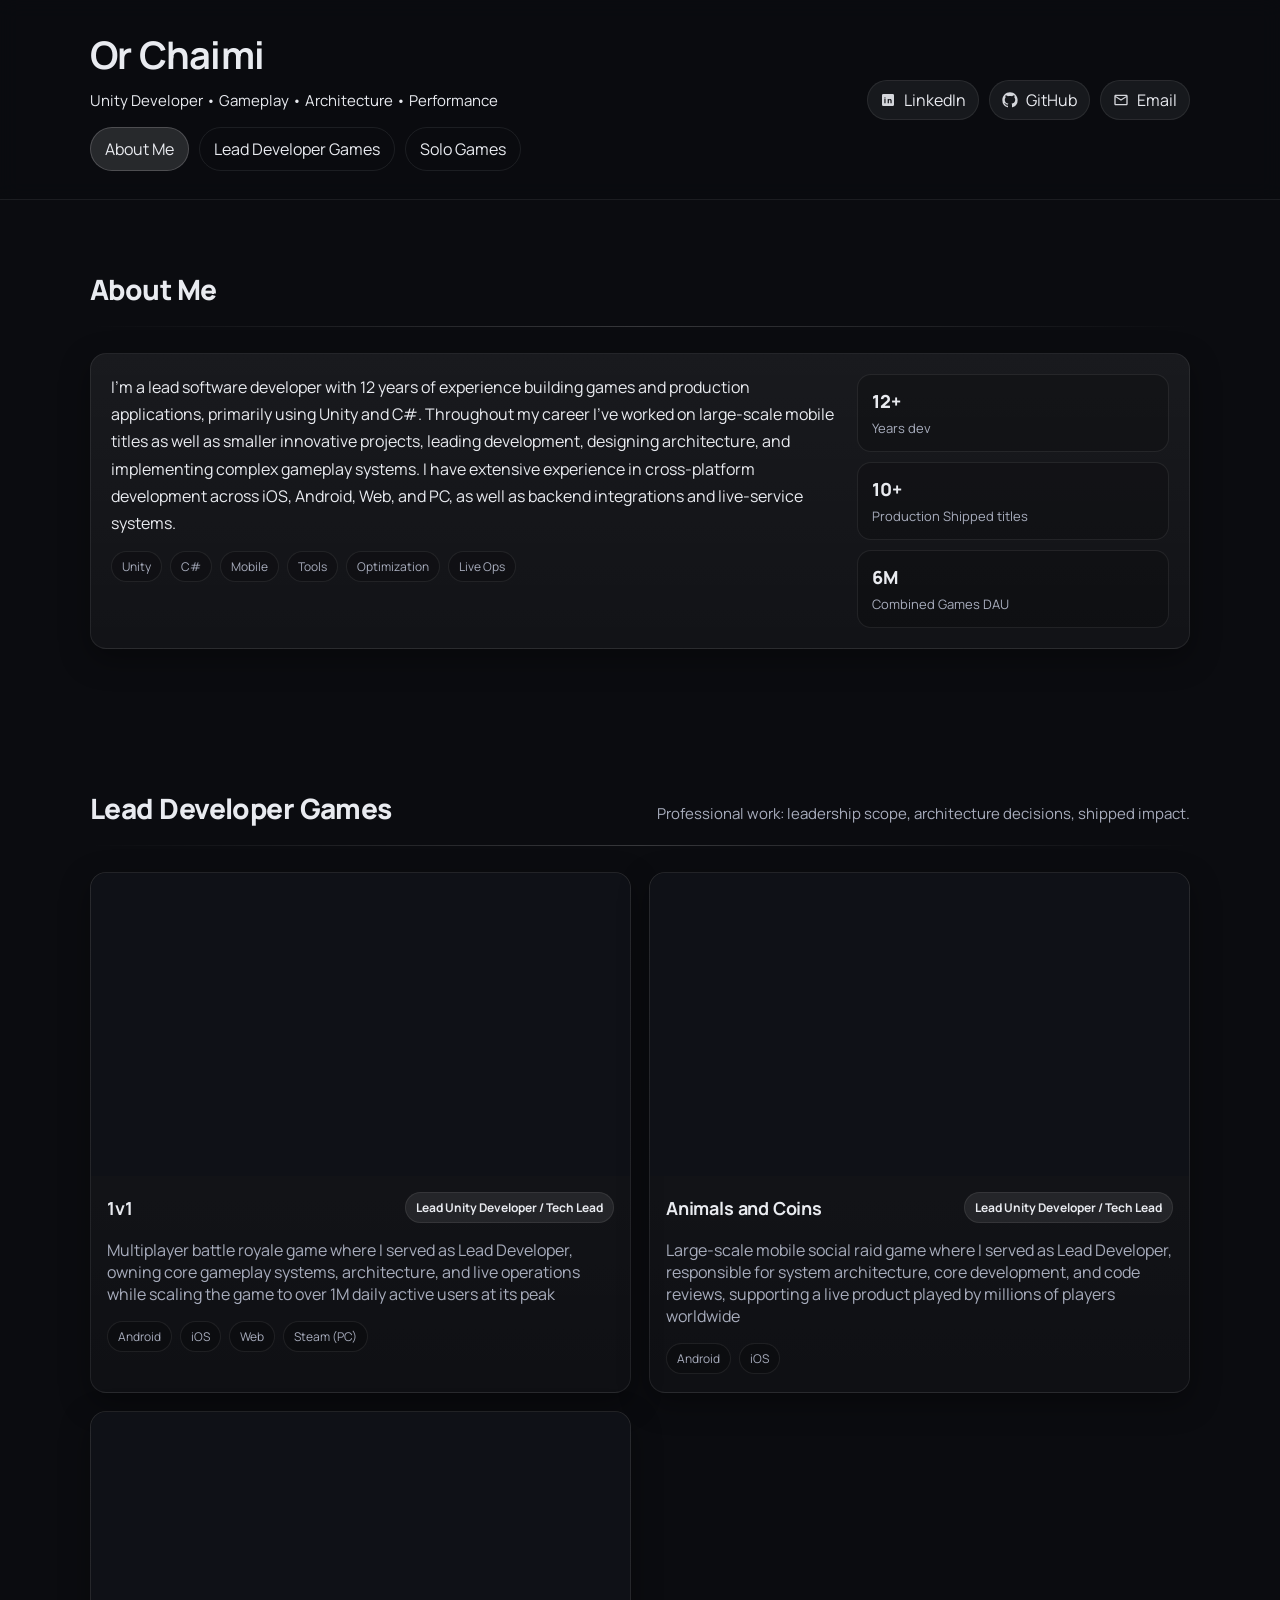
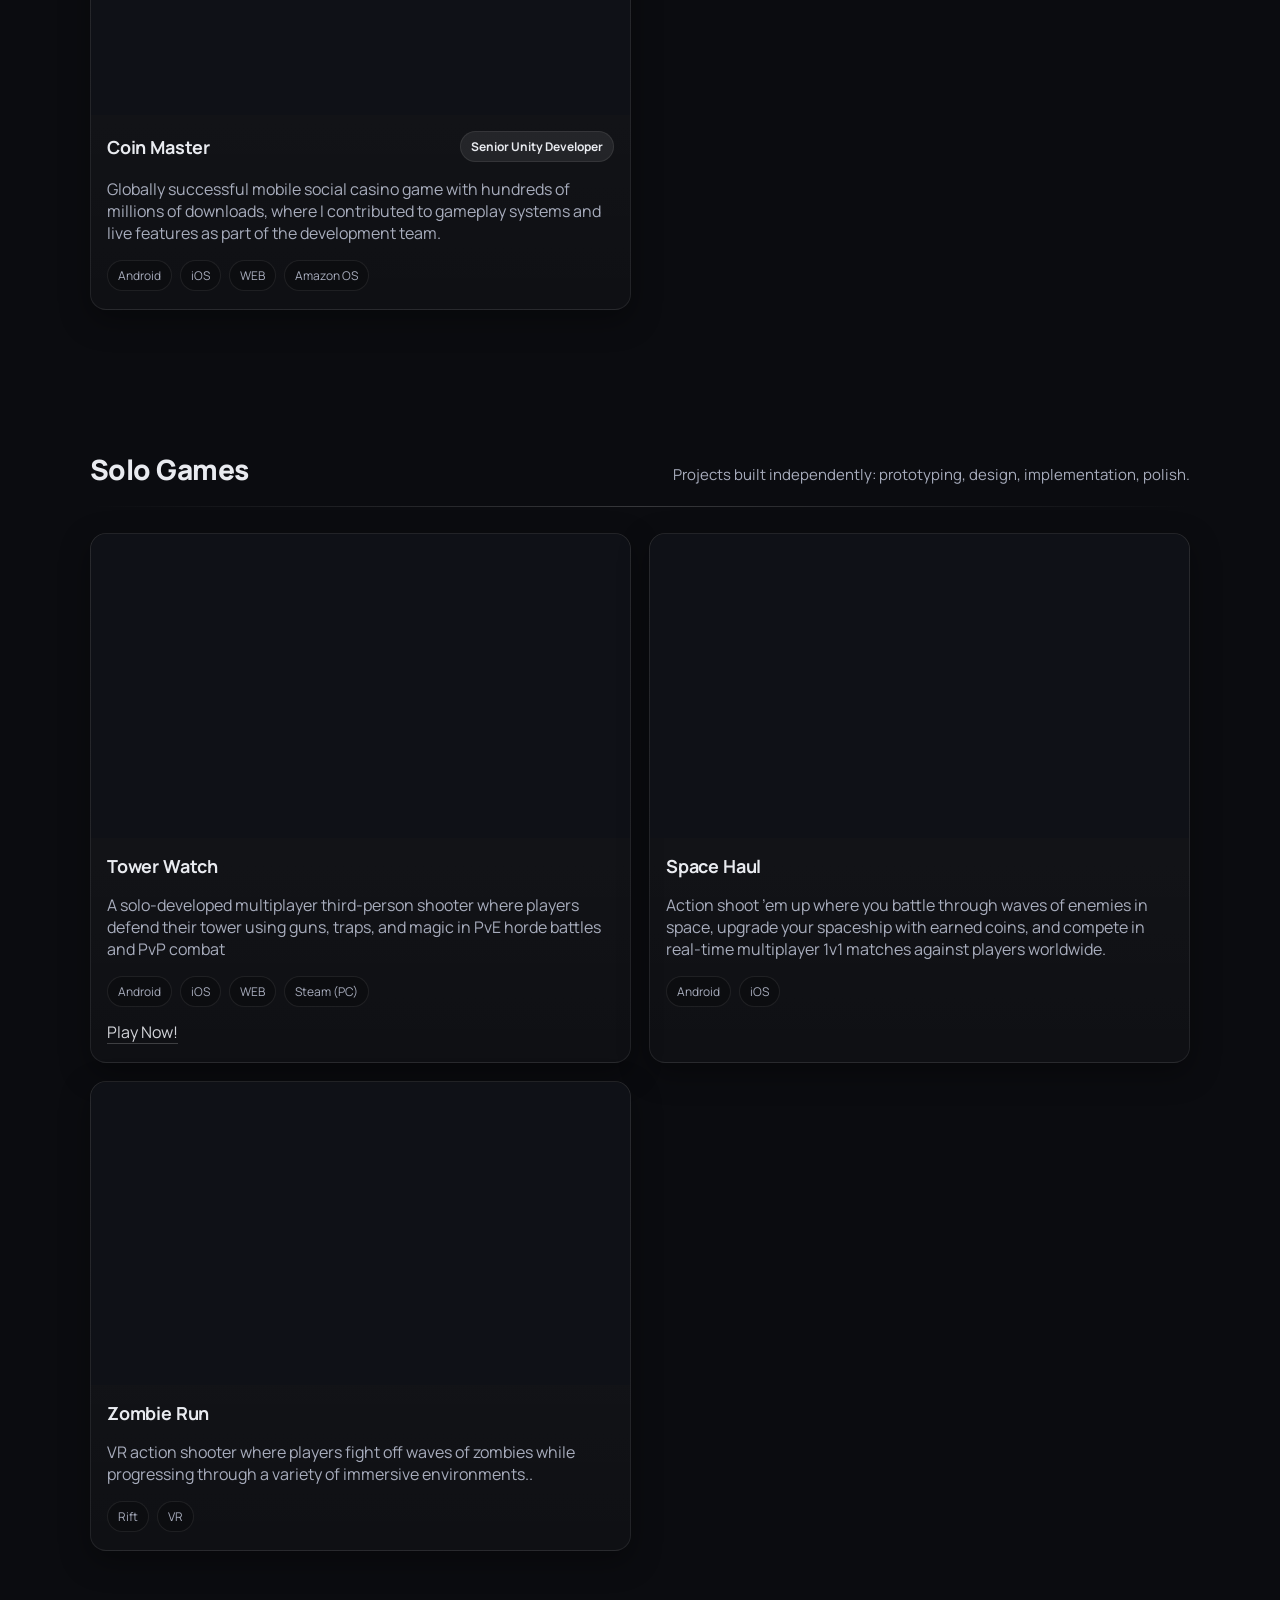
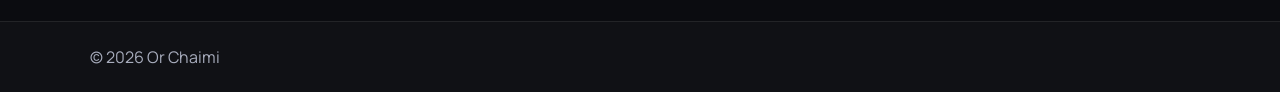
==== commit 12afb422: "Update index.html" ====
--- a/index.html
+++ b/index.html
@@ -4,7 +4,7 @@
 <head>
 <meta charset="UTF-8">
 <meta name="viewport" content="width=device-width, initial-scale=1.0">
-<title>Or Chaimi | Unity Developer</title>
+<title>Or Chaimi | Software Developer</title>
 
 <link rel="icon" type="image/png" href="assets/favicon-on.png">
 <link id="favicon" rel="icon" type="image/png" href="assets/favicon-on.png">
@@ -80,8 +80,10 @@
         <div class="about-card">
             <div class="about-text">
                 <p>
-                    Lead-level software developer with 12 years of programming experience, 
-                    specializing in Unity and C#, and 10+ years building, architecting, and integrating production applications.
+                    I’m a lead software developer with 12 years of experience building games and production applications,
+                     primarily using Unity and C#. Throughout my career I’ve worked on large-scale mobile titles as well as smaller innovative projects,
+                      leading development, designing architecture, and implementing complex gameplay systems. 
+                    I have extensive experience in cross-platform development across iOS, Android, Web, and PC, as well as backend integrations and live-service systems.
                 </p>
 
                 <div class="tag-row">
--- a/styles.css
+++ b/styles.css
@@ -375,4 +375,9 @@
 .btn.btn-ghost.is-active
 {
     background:rgba(255,255,255,0.12);
+}
+
+.section
+{
+    scroll-margin-top: 140px;
 }
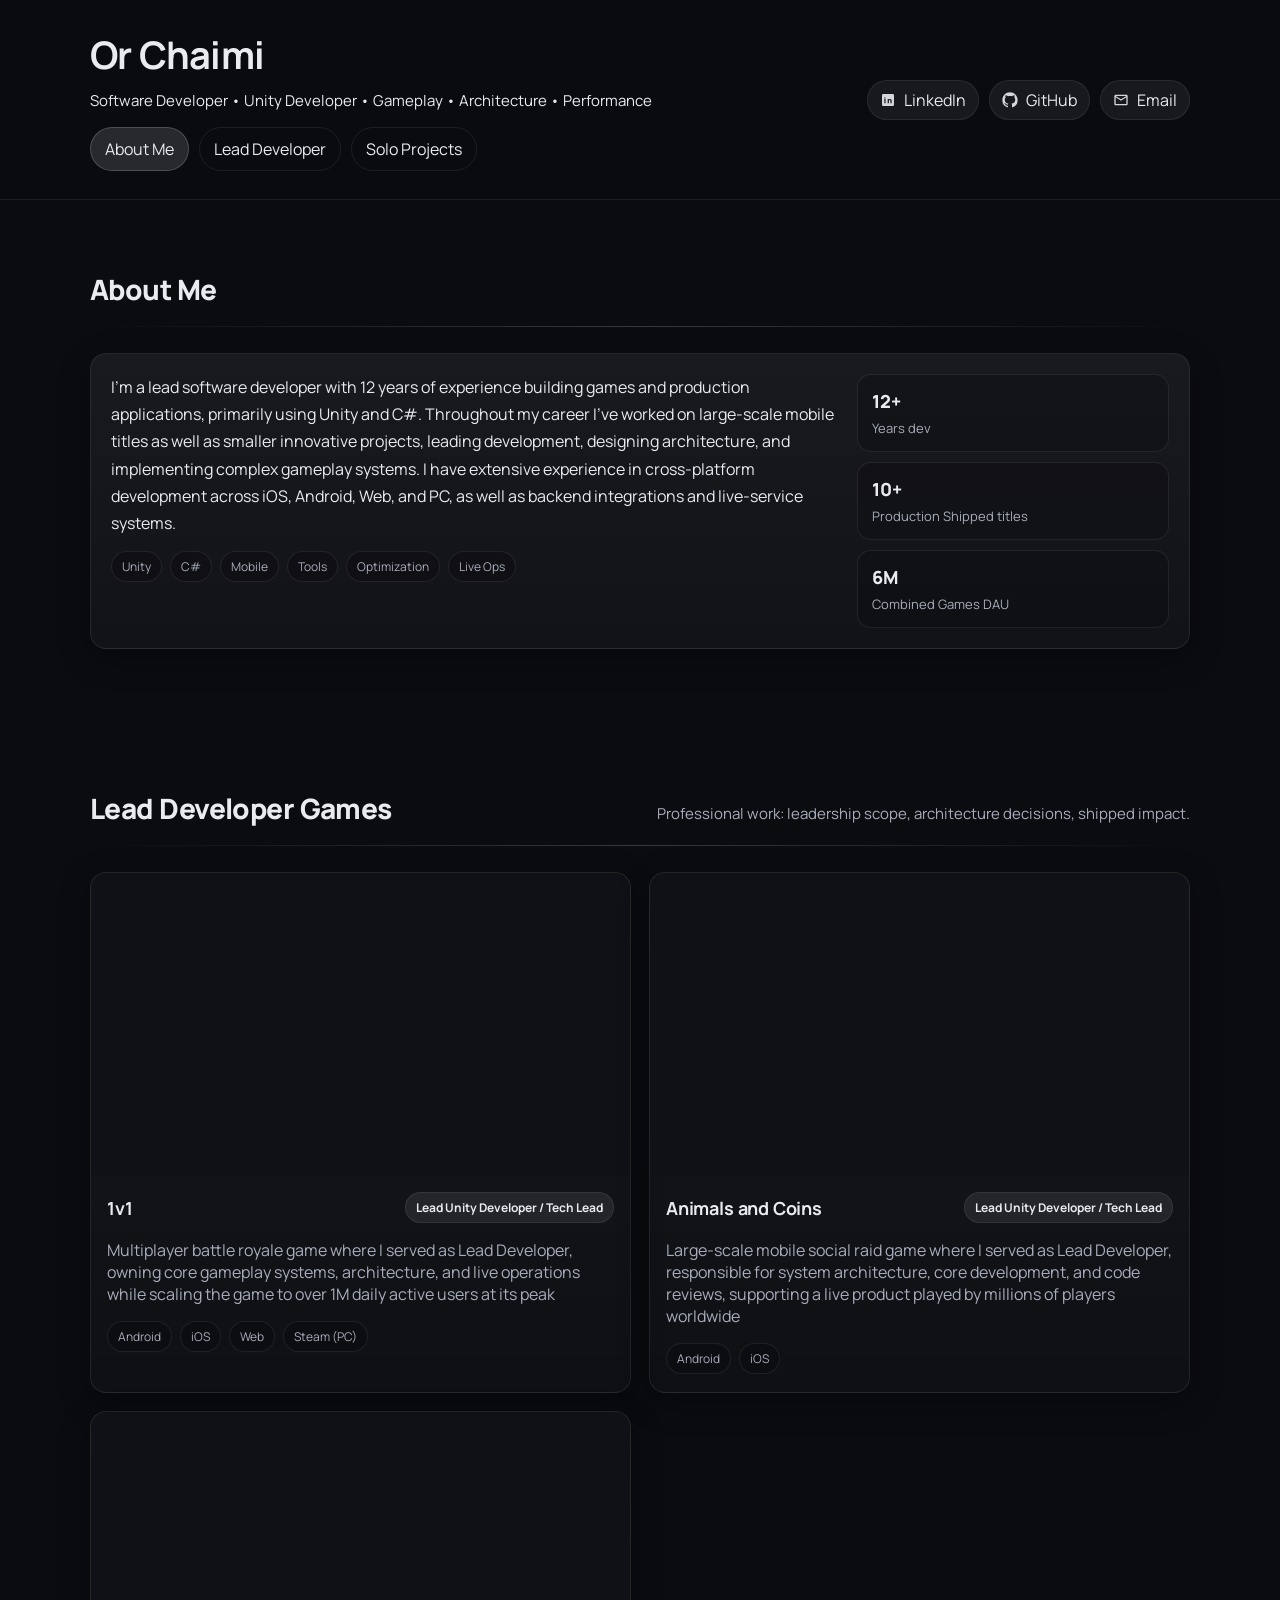
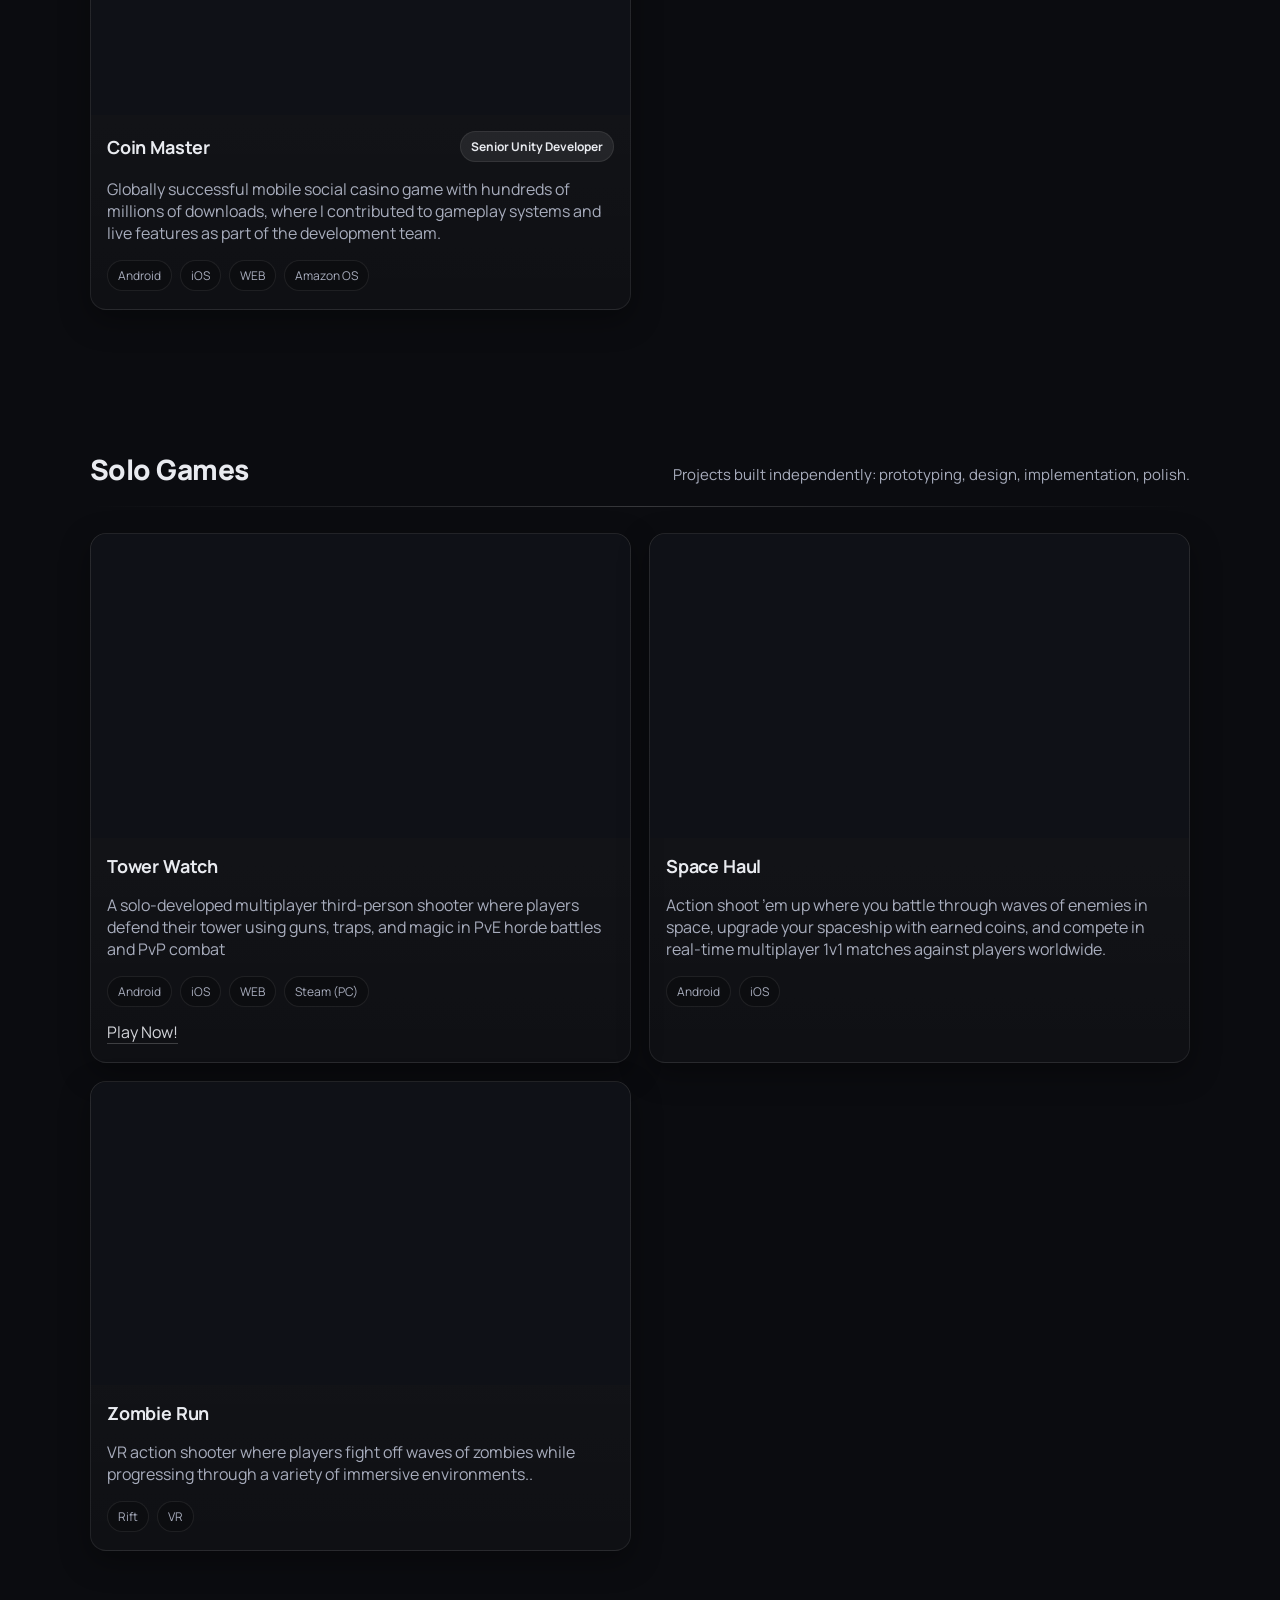
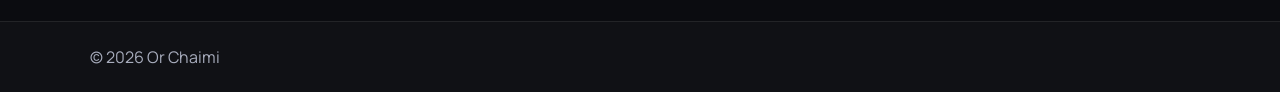
==== commit a24f3cc1: "Update index.html" ====
--- a/index.html
+++ b/index.html
@@ -21,11 +21,11 @@
     <div class="container header-inner">
         <div>
             <h1 class="title">Or Chaimi</h1>
-            <p class="subtitle">Unity Developer • Gameplay • Architecture • Performance</p>
+            <p class="subtitle">Software Developer • Unity Developer • Gameplay • Architecture • Performance</p>
             <div class="cta-row">
                 <a class="btn btn-ghost" href="#about">About Me</a>
-                <a class="btn btn-ghost" href="#lead">Lead Developer Games</a>
-                <a class="btn btn-ghost" href="#solo">Solo Games</a>
+                <a class="btn btn-ghost" href="#lead">Lead Developer</a>
+                <a class="btn btn-ghost" href="#solo">Solo Projects</a>
             </div>
         </div>
 
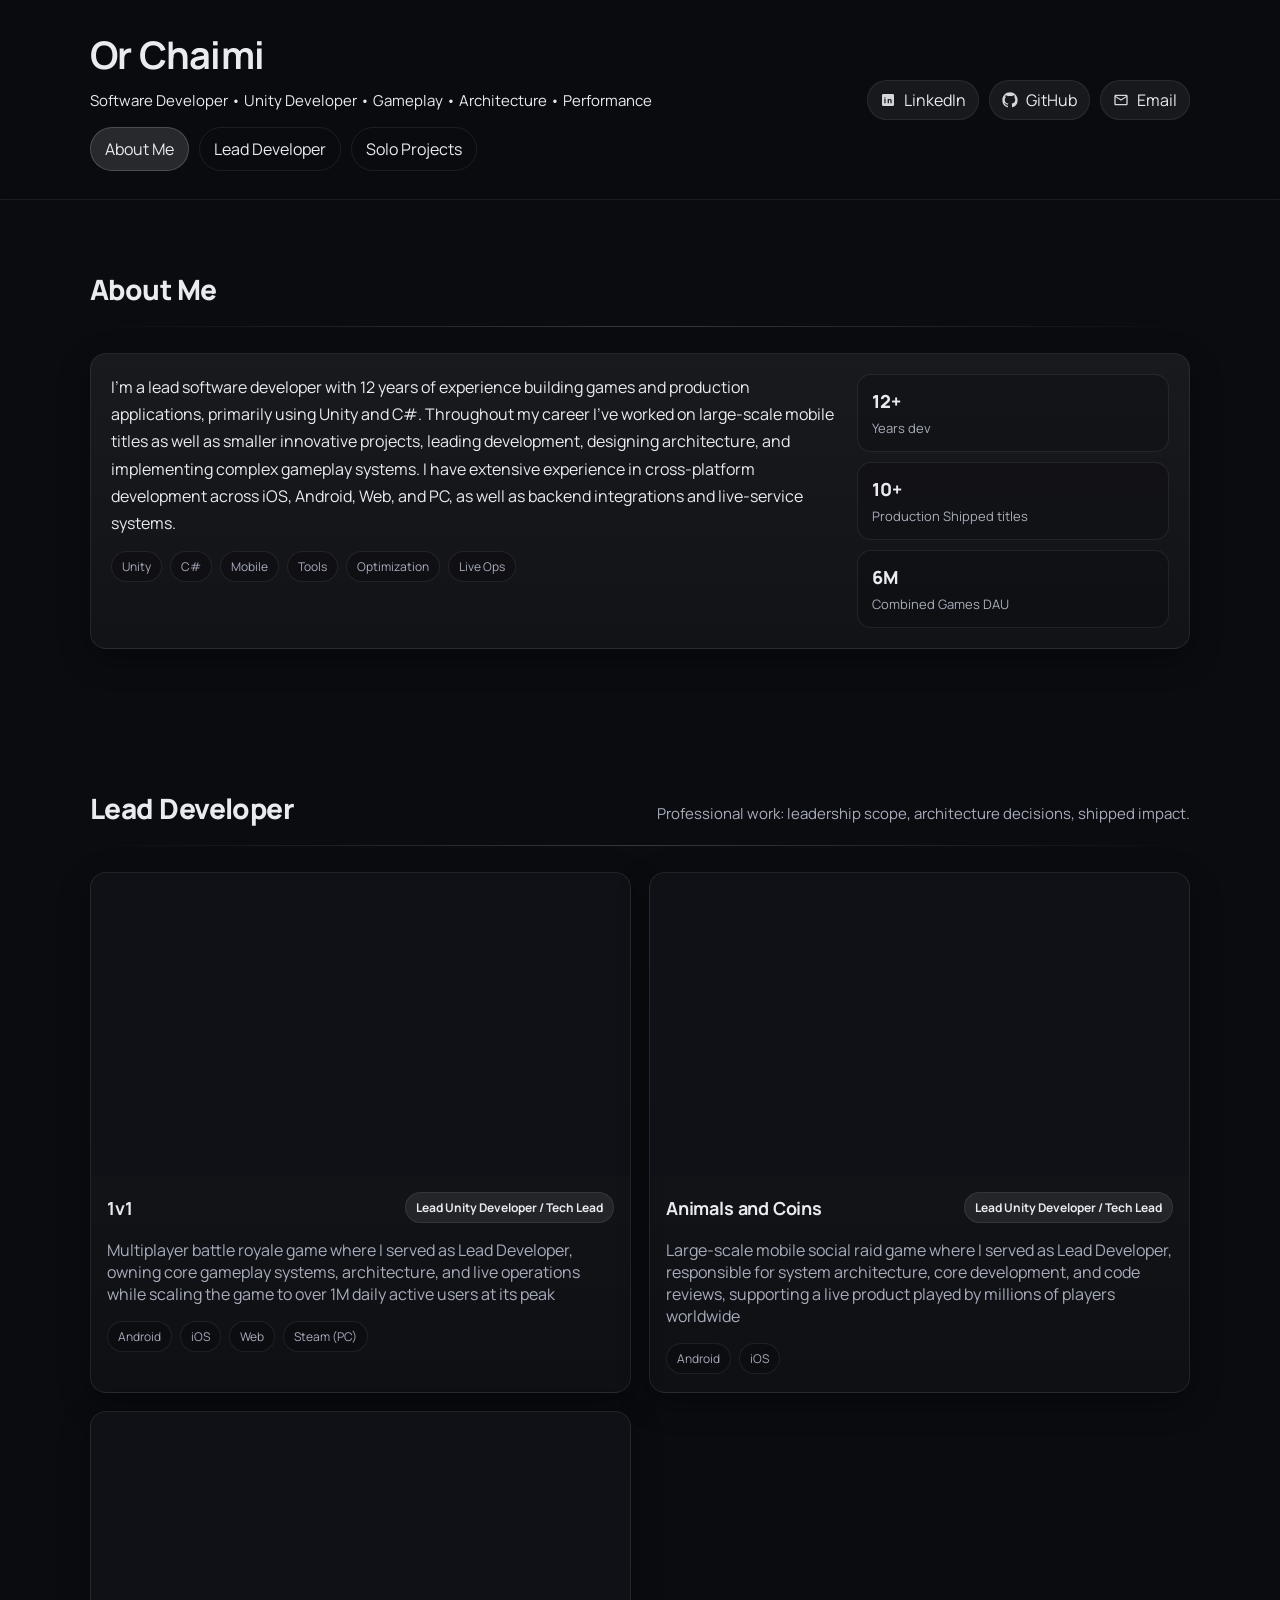
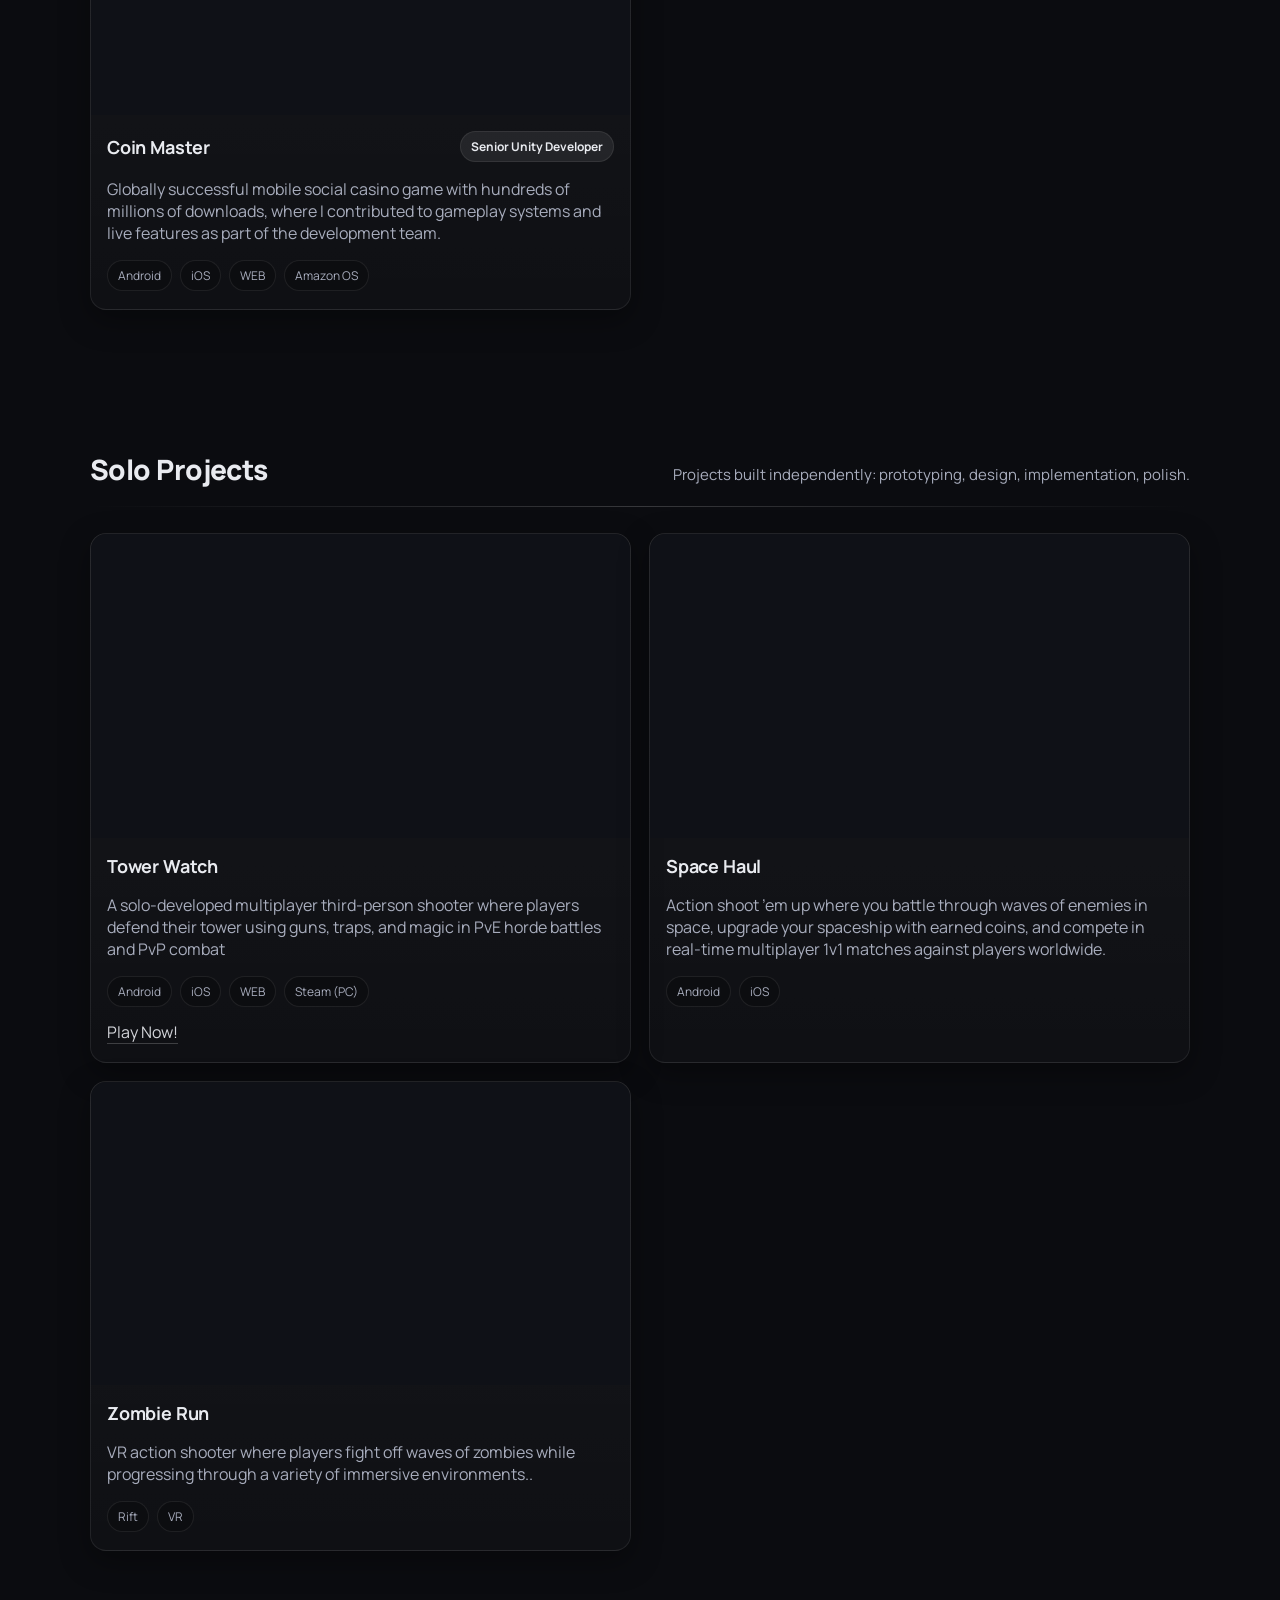
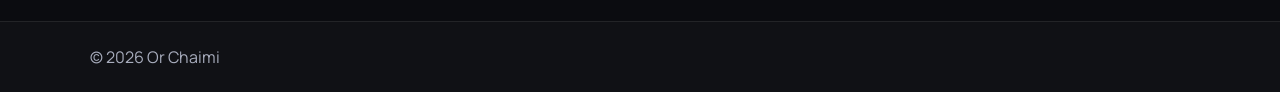
==== commit 9265eef0: "Update index.html" ====
--- a/index.html
+++ b/index.html
@@ -117,7 +117,7 @@
 <section id="lead" class="section">
     <div class="container">
         <div class="section-head">
-            <h2>Lead Developer Games</h2>
+            <h2>Lead Developer</h2>
             <p class="muted">Professional work: leadership scope, architecture decisions, shipped impact.</p>
         </div>
 
@@ -214,7 +214,7 @@
 <section id="solo" class="section">
     <div class="container">
         <div class="section-head">
-            <h2>Solo Games</h2>
+            <h2>Solo Projects</h2>
             <p class="muted">Projects built independently: prototyping, design, implementation, polish.</p>
         </div>
 
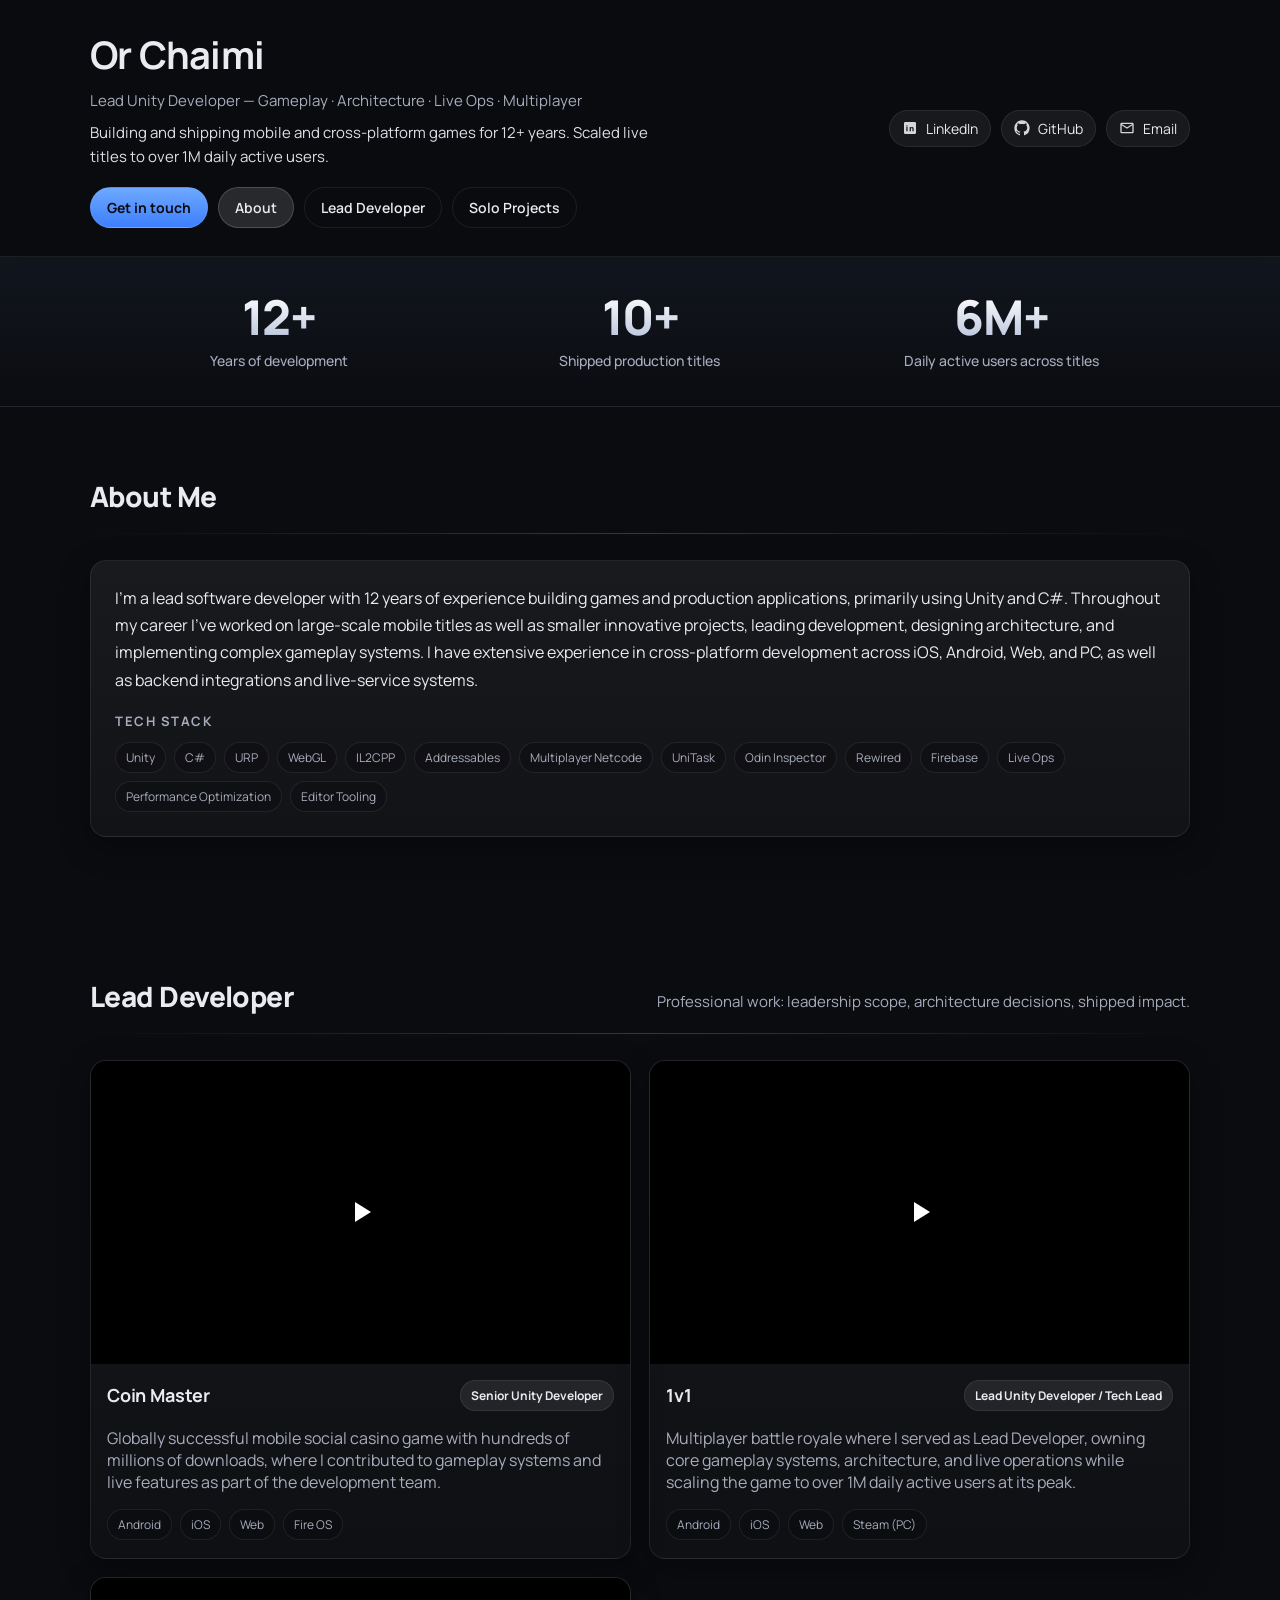
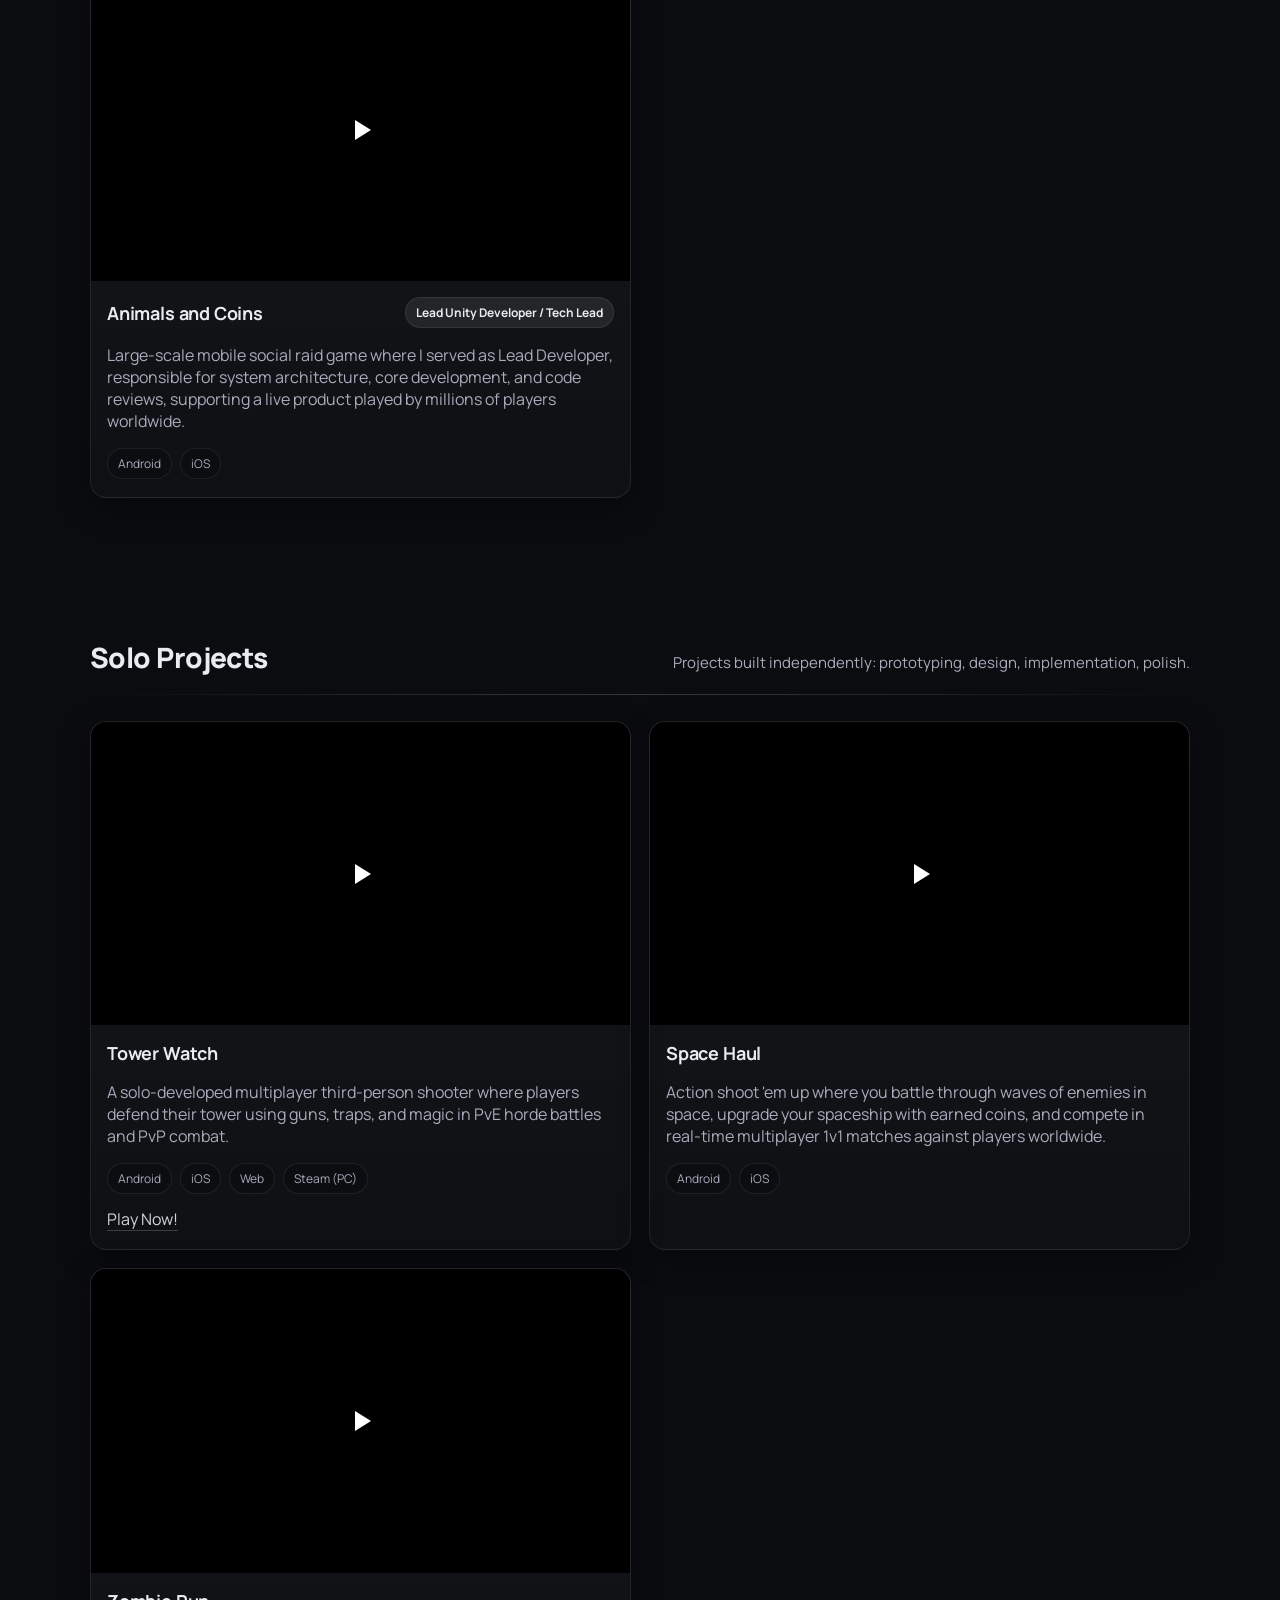
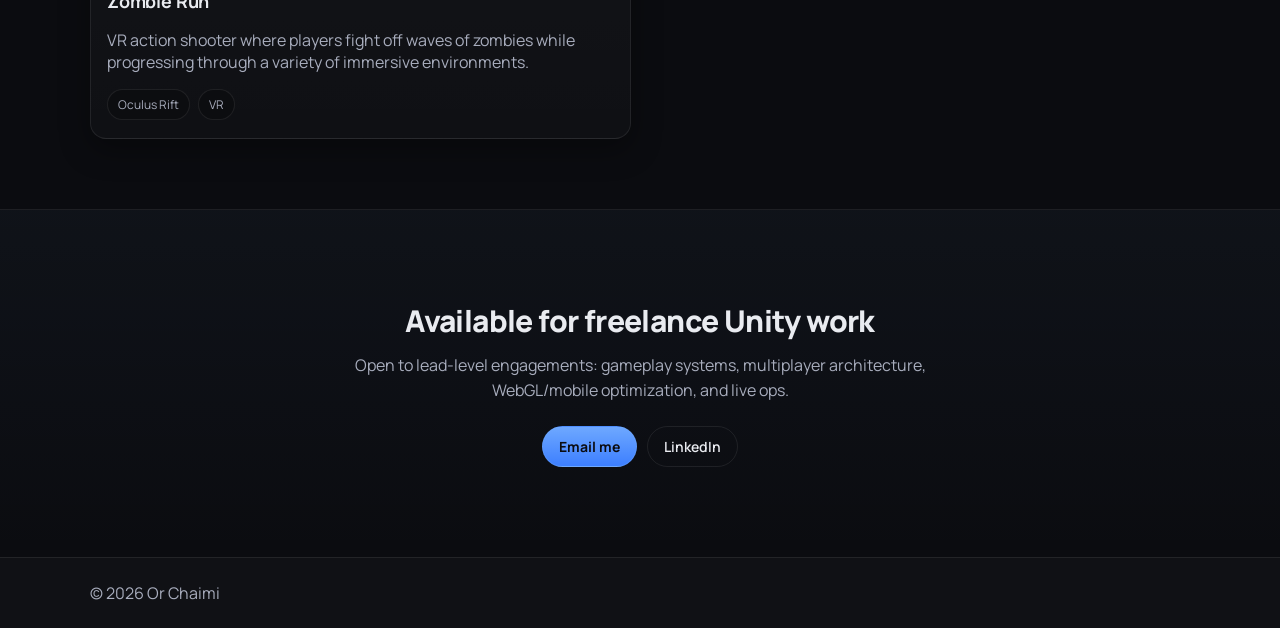
==== commit 36f47f27: "Update" ====
--- a/index.html
+++ b/index.html
@@ -1,18 +1,95 @@
 <!DOCTYPE html>
 <html lang="en">
-
 <head>
-<meta charset="UTF-8">
-<meta name="viewport" content="width=device-width, initial-scale=1.0">
-<title>Or Chaimi | Software Developer</title>
-
-<link rel="icon" type="image/png" href="assets/favicon-on.png">
-<link id="favicon" rel="icon" type="image/png" href="assets/favicon-on.png">
-<link rel="preconnect" href="https://fonts.googleapis.com">
-<link rel="preconnect" href="https://fonts.gstatic.com" crossorigin>
-<link href="https://fonts.googleapis.com/css2?family=Manrope:wght@300;400;600;700;800&display=swap" rel="stylesheet">
-
-<link rel="stylesheet" href="styles.css">
+    <meta charset="UTF-8">
+    <meta name="viewport" content="width=device-width, initial-scale=1.0">
+    <title>Or Chaimi | Lead Unity Developer</title>
+
+    <!-- SEO -->
+    <meta name="description" content="Lead Unity developer with 12+ years building mobile games scaled to 6M+ daily active users. Shipped Coin Master, Animals and Coins, 1v1. Available for freelance.">
+    <meta name="author" content="Or Chaimi">
+    <meta name="keywords" content="Unity Developer, Lead Unity Developer, C#, Mobile Games, WebGL, Multiplayer, Live Ops, Freelance Unity Developer">
+
+    <!-- Open Graph / social previews -->
+    <meta property="og:type" content="website">
+    <meta property="og:title" content="Or Chaimi — Lead Unity Developer">
+    <meta property="og:description" content="12+ years · 10+ shipped titles · 6M+ DAU. Lead Unity developer specializing in gameplay, architecture, and live ops.">
+    <meta property="og:url" content="https://orcha44.github.io/">
+    <meta property="og:image" content="https://orcha44.github.io/assets/og-image.png">
+    <meta property="og:image:width" content="1200">
+    <meta property="og:image:height" content="630">
+    <meta name="twitter:card" content="summary_large_image">
+    <meta name="twitter:title" content="Or Chaimi — Lead Unity Developer">
+    <meta name="twitter:description" content="12+ years · 10+ shipped titles · 6M+ DAU. Lead Unity developer.">
+    <meta name="twitter:image" content="https://orcha44.github.io/assets/og-image.png">
+
+    <link rel="canonical" href="https://orcha44.github.io/">
+    <link rel="icon" type="image/png" href="assets/favicon-on.png">
+    <link id="favicon" rel="icon" type="image/png" href="assets/favicon-on.png">
+
+    <link rel="preconnect" href="https://fonts.googleapis.com">
+    <link rel="preconnect" href="https://fonts.gstatic.com" crossorigin>
+    <link href="https://fonts.googleapis.com/css2?family=Manrope:wght@300;400;600;700;800&display=swap" rel="stylesheet">
+    <link rel="stylesheet" href="styles.css">
+
+    <!-- Lite YouTube embed: loads thumbnail only, swaps to iframe on click -->
+    <style>
+        .lite-yt {
+            position: relative;
+            display: block;
+            width: 100%;
+            aspect-ratio: 16 / 9;
+            background-color: #000;
+            background-position: center;
+            background-size: cover;
+            cursor: pointer;
+            overflow: hidden;
+            border: 0;
+            padding: 0;
+        }
+        .lite-yt::before {
+            content: "";
+            position: absolute;
+            inset: 0;
+            background: linear-gradient(180deg, rgba(0,0,0,0.25) 0%, rgba(0,0,0,0) 40%, rgba(0,0,0,0) 60%, rgba(0,0,0,0.35) 100%);
+            pointer-events: none;
+        }
+        .lite-yt-play {
+            position: absolute;
+            top: 50%;
+            left: 50%;
+            width: 68px;
+            height: 48px;
+            transform: translate(-50%, -50%);
+            background: rgba(0, 0, 0, 0.65);
+            border-radius: 12px;
+            display: flex;
+            align-items: center;
+            justify-content: center;
+            transition: background-color 0.2s ease;
+        }
+        .lite-yt:hover .lite-yt-play,
+        .lite-yt:focus-visible .lite-yt-play {
+            background: #ff0000;
+        }
+        .lite-yt-play::after {
+            content: "";
+            display: block;
+            width: 0;
+            height: 0;
+            border-style: solid;
+            border-width: 10px 0 10px 16px;
+            border-color: transparent transparent transparent #fff;
+            margin-left: 4px;
+        }
+        .lite-yt iframe {
+            position: absolute;
+            inset: 0;
+            width: 100%;
+            height: 100%;
+            border: 0;
+        }
+    </style>
 </head>
 
 <body>
@@ -21,280 +98,284 @@
     <div class="container header-inner">
         <div>
             <h1 class="title">Or Chaimi</h1>
-            <p class="subtitle">Software Developer • Unity Developer • Gameplay • Architecture • Performance</p>
+            <p class="subtitle">Lead Unity Developer — Gameplay · Architecture · Live Ops · Multiplayer</p>
+            <p class="hero-pitch">Building and shipping mobile and cross-platform games for 12+ years. Scaled live titles to over 1M daily active users.</p>
+
             <div class="cta-row">
-                <a class="btn btn-ghost" href="#about">About Me</a>
+                <a class="btn btn-primary" href="mailto:or.chaimi4@gmail.com">Get in touch</a>
+                <a class="btn btn-ghost" href="#about">About</a>
                 <a class="btn btn-ghost" href="#lead">Lead Developer</a>
                 <a class="btn btn-ghost" href="#solo">Solo Projects</a>
             </div>
         </div>
 
-<div class="quick-links">
-
-<a class="chip" href="https://www.linkedin.com/in/or-chaimi-658a1a135/" target="_blank" rel="noreferrer">
-
-<svg class="chip-icon" viewBox="0 0 24 24">
-<path fill="currentColor"
-d="M19 3A2 2 0 0 1 21 5V19A2 2 0 0 1 19 21H5A2 2 0 0 1 3 19V5A2 2 0 0 1 5 3H19M8.34 17V10.66H6.5V17H8.34M7.42 9.84C8 9.84 8.46 9.39 8.46 8.84C8.46 8.29 8 7.84 7.42 7.84C6.84 7.84 6.38 8.29 6.38 8.84C6.38 9.39 6.84 9.84 7.42 9.84M17.5 17V13.5C17.5 11.61 16.48 10.63 15.12 10.63C14.09 10.63 13.63 11.2 13.38 11.61V10.66H11.54C11.56 11.29 11.54 17 11.54 17H13.38V13.46C13.38 13.27 13.39 13.08 13.45 12.95C13.61 12.57 13.97 12.18 14.56 12.18C15.33 12.18 15.64 12.75 15.64 13.6V17H17.5Z"/>
-</svg>
-
-LinkedIn
-</a>
-
-
-<a class="chip" href="https://github.com/orcha44" target="_blank" rel="noreferrer">
-
-<svg class="chip-icon" viewBox="0 0 24 24">
-<path fill="currentColor"
-d="M12 .5C5.73.5.5 5.73.5 12A11.5 11.5 0 0 0 8.2 22.9C8.8 23 9 22.7 9 22.4V20.5C5.7 21.2 5 18.9 5 18.9C4.5 17.6 3.8 17.3 3.8 17.3C2.8 16.6 3.9 16.6 3.9 16.6C5 16.7 5.6 17.8 5.6 17.8C6.6 19.4 8.2 19 9 18.7C9.1 18 9.4 17.6 9.7 17.3C7 17 4.2 15.9 4.2 11.2C4.2 9.9 4.7 8.9 5.4 8.1C5.3 7.8 4.9 6.6 5.5 5C5.5 5 6.5 4.7 9 6.3C9.9 6 10.9 5.9 12 5.9C13.1 5.9 14.1 6 15 6.3C17.5 4.7 18.5 5 18.5 5C19.1 6.6 18.7 7.8 18.6 8.1C19.3 8.9 19.8 9.9 19.8 11.2C19.8 15.9 17 17 14.3 17.3C14.7 17.7 15 18.5 15 19.7V22.4C15 22.7 15.2 23 15.8 22.9A11.5 11.5 0 0 0 23.5 12C23.5 5.73 18.27.5 12 .5Z"/>
-</svg>
-
-GitHub
-</a>
-
-
-<a class="chip" href="mailto:or.chaimi4@gmail.com">
-
-<svg class="chip-icon" viewBox="0 0 24 24">
-<path fill="currentColor"
-d="M20 4H4C2.9 4 2 4.9 2 6V18C2 19.1 2.9 20 4 20H20C21.1 20 22 19.1 22 18V6C22 4.9 21.1 4 20 4M20 6L12 11L4 6H20M20 18H4V8L12 13L20 8V18Z"/>
-</svg>
-
-Email
-</a>
-
-</div>
+        <div class="quick-links">
+            <a class="chip" href="https://www.linkedin.com/in/or-chaimi-658a1a135/" target="_blank" rel="noreferrer noopener" aria-label="LinkedIn profile">
+                <svg class="chip-icon" viewBox="0 0 24 24" aria-hidden="true">
+                    <path fill="currentColor"
+                        d="M19 3A2 2 0 0 1 21 5V19A2 2 0 0 1 19 21H5A2 2 0 0 1 3 19V5A2 2 0 0 1 5 3H19M8.34 17V10.66H6.5V17H8.34M7.42 9.84C8 9.84 8.46 9.39 8.46 8.84C8.46 8.29 8 7.84 7.42 7.84C6.84 7.84 6.38 8.29 6.38 8.84C6.38 9.39 6.84 9.84 7.42 9.84M17.5 17V13.5C17.5 11.61 16.48 10.63 15.12 10.63C14.09 10.63 13.63 11.2 13.38 11.61V10.66H11.54C11.56 11.29 11.54 17 11.54 17H13.38V13.46C13.38 13.27 13.39 13.08 13.45 12.95C13.61 12.57 13.97 12.18 14.56 12.18C15.33 12.18 15.64 12.75 15.64 13.6V17H17.5Z"/>
+                </svg>
+                LinkedIn
+            </a>
+            <a class="chip" href="https://github.com/orcha44" target="_blank" rel="noreferrer noopener" aria-label="GitHub profile">
+                <svg class="chip-icon" viewBox="0 0 24 24" aria-hidden="true">
+                    <path fill="currentColor"
+                        d="M12 .5C5.73.5.5 5.73.5 12A11.5 11.5 0 0 0 8.2 22.9C8.8 23 9 22.7 9 22.4V20.5C5.7 21.2 5 18.9 5 18.9C4.5 17.6 3.8 17.3 3.8 17.3C2.8 16.6 3.9 16.6 3.9 16.6C5 16.7 5.6 17.8 5.6 17.8C6.6 19.4 8.2 19 9 18.7C9.1 18 9.4 17.6 9.7 17.3C7 17 4.2 15.9 4.2 11.2C4.2 9.9 4.7 8.9 5.4 8.1C5.3 7.8 4.9 6.6 5.5 5C5.5 5 6.5 4.7 9 6.3C9.9 6 10.9 5.9 12 5.9C13.1 5.9 14.1 6 15 6.3C17.5 4.7 18.5 5 18.5 5C19.1 6.6 18.7 7.8 18.6 8.1C19.3 8.9 19.8 9.9 19.8 11.2C19.8 15.9 17 17 14.3 17.3C14.7 17.7 15 18.5 15 19.7V22.4C15 22.7 15.2 23 15.8 22.9A11.5 11.5 0 0 0 23.5 12C23.5 5.73 18.27.5 12 .5Z"/>
+                </svg>
+                GitHub
+            </a>
+            <a class="chip" href="mailto:or.chaimi4@gmail.com" aria-label="Send email">
+                <svg class="chip-icon" viewBox="0 0 24 24" aria-hidden="true">
+                    <path fill="currentColor"
+                        d="M20 4H4C2.9 4 2 4.9 2 6V18C2 19.1 2.9 20 4 20H20C21.1 20 22 19.1 22 18V6C22 4.9 21.1 4 20 4M20 6L12 11L4 6H20M20 18H4V8L12 13L20 8V18Z"/>
+                </svg>
+                Email
+            </a>
+        </div>
     </div>
 </header>
 
-<main>
-
-<section id="about" class="section">
-    <div class="container">
-        <div class="section-head">
-            <h2>About Me</h2>
-        </div>
-
-        <div class="section-divider"></div>
-
-        <div class="about-card">
-            <div class="about-text">
-                <p>
-                    I’m a lead software developer with 12 years of experience building games and production applications,
-                     primarily using Unity and C#. Throughout my career I’ve worked on large-scale mobile titles as well as smaller innovative projects,
-                      leading development, designing architecture, and implementing complex gameplay systems. 
-                    I have extensive experience in cross-platform development across iOS, Android, Web, and PC, as well as backend integrations and live-service systems.
-                </p>
-
-                <div class="tag-row">
-                    <span class="tag">Unity</span>
-                    <span class="tag">C#</span>
-                    <span class="tag">Mobile</span>
-                    <span class="tag">Tools</span>
-                    <span class="tag">Optimization</span>
-                    <span class="tag">Live Ops</span>
-                </div>
-            </div>
-
-            <div class="about-metrics">
-                <div class="metric">
-                    <div class="metric-num">12+</div>
-                    <div class="metric-label">Years dev</div>
-                </div>
-                <div class="metric">
-                    <div class="metric-num">10+</div>
-                    <div class="metric-label">Production Shipped titles</div>
-                </div>
-                <div class="metric">
-                    <div class="metric-num">6M</div>
-                    <div class="metric-label">Combined Games DAU</div>
-                </div>
-            </div>
+<!-- Stats band: promoted out of About to hit immediately under hero -->
+<section class="stats-band" aria-label="Career highlights">
+    <div class="container stats-band-inner">
+        <div class="metric">
+            <div class="metric-num">12+</div>
+            <div class="metric-label">Years of development</div>
+        </div>
+        <div class="metric">
+            <div class="metric-num">10+</div>
+            <div class="metric-label">Shipped production titles</div>
+        </div>
+        <div class="metric">
+            <div class="metric-num">6M+</div>
+            <div class="metric-label">Daily active users across titles</div>
         </div>
     </div>
 </section>
 
-<section id="lead" class="section">
-    <div class="container">
-        <div class="section-head">
-            <h2>Lead Developer</h2>
-            <p class="muted">Professional work: leadership scope, architecture decisions, shipped impact.</p>
-        </div>
-
-        <div class="section-divider"></div>
-
-        <div class="grid">
-
-            <article class="card">
-                <div class="media">
-                    <iframe
-                        src="https://www.youtube.com/embed/JsI0uz5Tw5A"
-                        title="Studio Project Video"
-                        frameborder="0"
-                        allow="accelerometer; autoplay; clipboard-write; encrypted-media; gyroscope; picture-in-picture; web-share"
-                        allowfullscreen></iframe>
+<main>
+
+    <section id="about" class="section">
+        <div class="container">
+            <div class="section-head">
+                <h2>About Me</h2>
+            </div>
+            <div class="section-divider"></div>
+
+            <div class="about-card">
+                <div class="about-text">
+                    <p>
+                        I'm a lead software developer with 12 years of experience building games and production applications,
+                        primarily using Unity and C#. Throughout my career I've worked on large-scale mobile titles as well as smaller innovative projects,
+                        leading development, designing architecture, and implementing complex gameplay systems.
+                        I have extensive experience in cross-platform development across iOS, Android, Web, and PC, as well as backend integrations and live-service systems.
+                    </p>
+
+                    <h3 class="about-subhead">Tech stack</h3>
+                    <div class="tag-row">
+                        <span class="tag">Unity</span>
+                        <span class="tag">C#</span>
+                        <span class="tag">URP</span>
+                        <span class="tag">WebGL</span>
+                        <span class="tag">IL2CPP</span>
+                        <span class="tag">Addressables</span>
+                        <span class="tag">Multiplayer Netcode</span>
+                        <span class="tag">UniTask</span>
+                        <span class="tag">Odin Inspector</span>
+                        <span class="tag">Rewired</span>
+                        <span class="tag">Firebase</span>
+                        <span class="tag">Live Ops</span>
+                        <span class="tag">Performance Optimization</span>
+                        <span class="tag">Editor Tooling</span>
+                    </div>
                 </div>
-
-                <div class="card-body">
-                    <div class="title-row">
-                        <h3>1v1</h3>
-                        <span class="badge">Lead Unity Developer / Tech Lead</span>
-                    </div>
-
-                    <p class="muted">
-                        Multiplayer battle royale game where I served as Lead Developer, owning core gameplay systems, architecture, and live operations while
-                        scaling the game to over 1M daily active users at its peak
-                    </p>
-
-                    <div class="tag-row">
-                        <span class="tag">Android</span>
-                        <span class="tag">iOS</span>
-                        <span class="tag">Web</span>
-                        <span class="tag">Steam (PC)</span>
-                    </div>
-                </div>
-            </article>
-
-            <article class="card">
-                <div class="media">
-                    <iframe
-                        src="https://www.youtube.com/embed/jK_egcTUr1g"
-                        title="Animals and Coins video"
-                        frameborder="0"
-                        allowfullscreen></iframe>
-                </div>
-
-                <div class="card-body">
-                    <div class="title-row">
-                        <h3>Animals and Coins</h3>
-                        <span class="badge">Lead Unity Developer / Tech Lead</span>
-                    </div>
-
-                    <p class="muted">Large-scale mobile social raid game where I served as Lead Developer,
-                        responsible for system architecture, core development, and code reviews, supporting a live product played by millions of players worldwide</p>
-
-                    <div class="tag-row">
-                        <span class="tag">Android</span>
-                        <span class="tag">iOS</span>
-                    </div>
-                </div>
-            </article>
-
-            <article class="card">
-                <div class="media">
-                    <iframe
-                        src="https://www.youtube.com/embed/Sb7h6urOORc"
-                        title="Coin Master video"
-                        frameborder="0"
-                        allowfullscreen></iframe>
-                </div>
-
-                <div class="card-body">
-                    <div class="title-row">
-                        <h3>Coin Master</h3>
-                        <span class="badge">Senior Unity Developer</span>
-                    </div>
-
-                    <p class="muted">Globally successful mobile social casino game with hundreds of millions of downloads,
-                        where I contributed to gameplay systems and live features as part of the development team.</p>
-
-                    <div class="tag-row">
-                        <span class="tag">Android</span>
-                        <span class="tag">iOS</span>
-                        <span class="tag">WEB</span>
-                        <span class="tag">Amazon OS</span>
-                    </div>
-                </div>
-            </article>
-
-        </div>
-    </div>
-</section>
-
-<section id="solo" class="section">
-    <div class="container">
-        <div class="section-head">
-            <h2>Solo Projects</h2>
-            <p class="muted">Projects built independently: prototyping, design, implementation, polish.</p>
-        </div>
-
-        <div class="section-divider"></div>
-
-        <div class="grid">
-
-            <article class="card">
-                <div class="media">
-                    <iframe
-                        src="https://www.youtube.com/embed/8u6alIeE7sg"
-                        title="Tower Watch - Full Trailer"
-                        frameborder="0"
-                        allow="accelerometer; autoplay; clipboard-write; encrypted-media; gyroscope; picture-in-picture; web-share"
-                        allowfullscreen></iframe>
-                </div>
-
-                <div class="card-body">
-                    <h3>Tower Watch</h3>
-                    <p class="muted">A solo-developed multiplayer third-person shooter where players defend their tower using guns, traps, and magic in PvE horde battles and PvP combat</p>
-
-                    <div class="tag-row">
-                        <span class="tag">Android</span>
-                        <span class="tag">iOS</span>
-                        <span class="tag">WEB</span>
-                        <span class="tag">Steam (PC)</span>
-                    </div>
-
-                    <div class="links">
-                        <a class="link" href="https://towerwatch.gg/" target="_blank" rel="noreferrer">Play Now!</a>
-                    </div>
-                </div>
-            </article>
-
-            <article class="card">
-                <div class="media">
-                    <iframe
-                        src="https://www.youtube.com/embed/8tOeNCOYBHE"
-                        title="Space Haul - Trailer"
-                        frameborder="0"
-                        allow="autoplay; fullscreen; picture-in-picture"
-                        allowfullscreen></iframe>
-                </div>
-
-                <div class="card-body">
-                    <h3>Space Haul</h3>
-                    <p class="muted">Action shoot ’em up where you battle through waves of enemies in space, upgrade your spaceship with earned coins,
-                         and compete in real-time multiplayer 1v1 matches against players worldwide.</p>
-
-                    <div class="tag-row">
-                        <span class="tag">Android</span>
-                        <span class="tag">iOS</span>
-                    </div>
-                </div>
-            </article>
-
-            <article class="card">
-                <div class="media">
-                    <iframe
-                        src="https://www.youtube.com/embed/sO_aD25dtVA"
-                        title="Zombie Run - Trailer"
-                        frameborder="0"
-                        allow="autoplay; fullscreen; picture-in-picture"
-                        allowfullscreen></iframe>
-                </div>
-
-                <div class="card-body">
-                    <h3>Zombie Run</h3>
-                    <p class="muted">VR action shooter where players fight off waves of zombies while progressing through a variety of immersive environments..</p>
-
-                    <div class="tag-row">
-                        <span class="tag">Rift</span>
-                        <span class="tag">VR</span>
-                    </div>
-                </div>
-            </article>
-
-        </div>
-    </div>
-</section>
+            </div>
+        </div>
+    </section>
+
+    <section id="lead" class="section">
+        <div class="container">
+            <div class="section-head">
+                <h2>Lead Developer</h2>
+                <p class="muted">Professional work: leadership scope, architecture decisions, shipped impact.</p>
+            </div>
+            <div class="section-divider"></div>
+
+            <div class="grid">
+
+                <article class="card">
+                    <div class="media">
+                        <button type="button"
+                                class="lite-yt"
+                                data-video-id="Sb7h6urOORc"
+                                aria-label="Play Coin Master gameplay trailer"
+                                style="background-image:url('https://i.ytimg.com/vi/Sb7h6urOORc/hqdefault.jpg');">
+                            <span class="lite-yt-play" aria-hidden="true"></span>
+                        </button>
+                    </div>
+                    <div class="card-body">
+                        <div class="title-row">
+                            <h3>Coin Master</h3>
+                            <span class="badge">Senior Unity Developer</span>
+                        </div>
+                        <p class="muted">Globally successful mobile social casino game with hundreds of millions of downloads,
+                            where I contributed to gameplay systems and live features as part of the development team.</p>
+                        <div class="tag-row">
+                            <span class="tag">Android</span>
+                            <span class="tag">iOS</span>
+                            <span class="tag">Web</span>
+                            <span class="tag">Fire OS</span>
+                        </div>
+                    </div>
+                </article>
+
+                <article class="card">
+                    <div class="media">
+                        <button type="button"
+                                class="lite-yt"
+                                data-video-id="JsI0uz5Tw5A"
+                                aria-label="Play 1v1 multiplayer battle royale trailer"
+                                style="background-image:url('https://i.ytimg.com/vi/JsI0uz5Tw5A/hqdefault.jpg');">
+                            <span class="lite-yt-play" aria-hidden="true"></span>
+                        </button>
+                    </div>
+                    <div class="card-body">
+                        <div class="title-row">
+                            <h3>1v1</h3>
+                            <span class="badge">Lead Unity Developer / Tech Lead</span>
+                        </div>
+                        <p class="muted">
+                            Multiplayer battle royale where I served as Lead Developer, owning core gameplay systems, architecture, and live operations while
+                            scaling the game to over 1M daily active users at its peak.
+                        </p>
+                        <div class="tag-row">
+                            <span class="tag">Android</span>
+                            <span class="tag">iOS</span>
+                            <span class="tag">Web</span>
+                            <span class="tag">Steam (PC)</span>
+                        </div>
+                    </div>
+                </article>
+
+                <article class="card">
+                    <div class="media">
+                        <button type="button"
+                                class="lite-yt"
+                                data-video-id="jK_egcTUr1g"
+                                aria-label="Play Animals and Coins gameplay trailer"
+                                style="background-image:url('https://i.ytimg.com/vi/jK_egcTUr1g/hqdefault.jpg');">
+                            <span class="lite-yt-play" aria-hidden="true"></span>
+                        </button>
+                    </div>
+                    <div class="card-body">
+                        <div class="title-row">
+                            <h3>Animals and Coins</h3>
+                            <span class="badge">Lead Unity Developer / Tech Lead</span>
+                        </div>
+                        <p class="muted">Large-scale mobile social raid game where I served as Lead Developer,
+                            responsible for system architecture, core development, and code reviews, supporting a live product played by millions of players worldwide.</p>
+                        <div class="tag-row">
+                            <span class="tag">Android</span>
+                            <span class="tag">iOS</span>
+                        </div>
+                    </div>
+                </article>
+
+            </div>
+        </div>
+    </section>
+
+    <section id="solo" class="section">
+        <div class="container">
+            <div class="section-head">
+                <h2>Solo Projects</h2>
+                <p class="muted">Projects built independently: prototyping, design, implementation, polish.</p>
+            </div>
+            <div class="section-divider"></div>
+
+            <div class="grid">
+
+                <article class="card">
+                    <div class="media">
+                        <button type="button"
+                                class="lite-yt"
+                                data-video-id="8u6alIeE7sg"
+                                aria-label="Play Tower Watch gameplay trailer"
+                                style="background-image:url('https://i.ytimg.com/vi/8u6alIeE7sg/hqdefault.jpg');">
+                            <span class="lite-yt-play" aria-hidden="true"></span>
+                        </button>
+                    </div>
+                    <div class="card-body">
+                        <h3>Tower Watch</h3>
+                        <p class="muted">A solo-developed multiplayer third-person shooter where players defend their tower using guns, traps, and magic in PvE horde battles and PvP combat.</p>
+                        <div class="tag-row">
+                            <span class="tag">Android</span>
+                            <span class="tag">iOS</span>
+                            <span class="tag">Web</span>
+                            <span class="tag">Steam (PC)</span>
+                        </div>
+                        <div class="links">
+                            <a class="link" href="https://towerwatch.gg/" target="_blank" rel="noreferrer noopener">Play Now!</a>
+                        </div>
+                    </div>
+                </article>
+
+                <article class="card">
+                    <div class="media">
+                        <button type="button"
+                                class="lite-yt"
+                                data-video-id="8tOeNCOYBHE"
+                                aria-label="Play Space Haul gameplay trailer"
+                                style="background-image:url('https://i.ytimg.com/vi/8tOeNCOYBHE/hqdefault.jpg');">
+                            <span class="lite-yt-play" aria-hidden="true"></span>
+                        </button>
+                    </div>
+                    <div class="card-body">
+                        <h3>Space Haul</h3>
+                        <p class="muted">Action shoot 'em up where you battle through waves of enemies in space, upgrade your spaceship with earned coins,
+                            and compete in real-time multiplayer 1v1 matches against players worldwide.</p>
+                        <div class="tag-row">
+                            <span class="tag">Android</span>
+                            <span class="tag">iOS</span>
+                        </div>
+                    </div>
+                </article>
+
+                <article class="card">
+                    <div class="media">
+                        <button type="button"
+                                class="lite-yt"
+                                data-video-id="sO_aD25dtVA"
+                                aria-label="Play Zombie Run VR trailer"
+                                style="background-image:url('https://i.ytimg.com/vi/sO_aD25dtVA/hqdefault.jpg');">
+                            <span class="lite-yt-play" aria-hidden="true"></span>
+                        </button>
+                    </div>
+                    <div class="card-body">
+                        <h3>Zombie Run</h3>
+                        <p class="muted">VR action shooter where players fight off waves of zombies while progressing through a variety of immersive environments.</p>
+                        <div class="tag-row">
+                            <span class="tag">Oculus Rift</span>
+                            <span class="tag">VR</span>
+                        </div>
+                    </div>
+                </article>
+
+            </div>
+        </div>
+    </section>
+
+    <!-- Contact CTA at bottom: capture interest after they've seen the work -->
+    <section id="contact" class="section contact-section">
+        <div class="container contact-inner">
+            <h2>Available for freelance Unity work</h2>
+            <p class="muted">Open to lead-level engagements: gameplay systems, multiplayer architecture, WebGL/mobile optimization, and live ops.</p>
+            <div class="cta-row">
+                <a class="btn btn-primary" href="mailto:or.chaimi4@gmail.com">Email me</a>
+                <a class="btn btn-ghost" href="https://www.linkedin.com/in/or-chaimi-658a1a135/" target="_blank" rel="noreferrer noopener">LinkedIn</a>
+            </div>
+        </div>
+    </section>
 
 </main>
 
@@ -304,8 +385,26 @@
     </div>
 </footer>
 
+<script>
+    // Lite YouTube: replace thumbnail button with full iframe on click.
+    // Saves ~5-6MB of YouTube JS and dozens of network requests on initial page load.
+    (function () {
+        document.querySelectorAll('.lite-yt').forEach(function (el) {
+            el.addEventListener('click', function () {
+                var videoId = el.getAttribute('data-video-id');
+                if (!videoId) return;
+                var iframe = document.createElement('iframe');
+                iframe.setAttribute('src', 'https://www.youtube.com/embed/' + videoId + '?autoplay=1&rel=0');
+                iframe.setAttribute('title', el.getAttribute('aria-label') || 'YouTube video player');
+                iframe.setAttribute('allow', 'accelerometer; autoplay; clipboard-write; encrypted-media; gyroscope; picture-in-picture; web-share; fullscreen');
+                iframe.setAttribute('allowfullscreen', '');
+                el.replaceWith(iframe);
+            }, { once: true });
+        });
+    })();
+</script>
+
 <script src="js/faviconAnimator.js"></script>
 <script src="js/main.js"></script>
 </body>
-
-</html>+</html>
--- a/styles.css
+++ b/styles.css
@@ -8,6 +8,8 @@
     --border:rgba(255,255,255,0.08);
     --shadow:0 10px 30px rgba(0,0,0,0.35);
     --radius:16px;
+    --accent:#6ea8ff;
+    --accent-strong:#3d7fff;
 }
 
 *
@@ -40,6 +42,8 @@
 {
     color:var(--muted);
 }
+
+/* ---------- Header / hero ---------- */
 
 .site-header
 {
@@ -71,13 +75,24 @@
 {
     margin:10px 0 0 0;
     font-size:15px;
+    color:var(--muted);
+}
+
+.hero-pitch
+{
+    margin:10px 0 0 0;
+    font-size:15px;
+    line-height:1.6;
+    max-width:560px;
+    color:var(--text);
+    opacity:0.95;
 }
 
 .cta-row
 {
     display:flex;
     gap:10px;
-    margin-top:16px;
+    margin-top:18px;
     flex-wrap:wrap;
 }
 
@@ -86,11 +101,14 @@
     display:inline-flex;
     align-items:center;
     justify-content:center;
-    padding:10px 14px;
+    padding:10px 16px;
     border-radius:999px;
     background:rgba(255,255,255,0.12);
     border:1px solid var(--border);
-    transition:transform 120ms ease, background 120ms ease;
+    transition:transform 120ms ease, background 120ms ease, border-color 120ms ease;
+    font-size:14px;
+    font-weight:600;
+    cursor:pointer;
 }
 
 .btn:hover
@@ -102,6 +120,20 @@
 .btn-ghost
 {
     background:transparent;
+}
+
+.btn-primary
+{
+    background:linear-gradient(180deg, var(--accent), var(--accent-strong));
+    border-color:rgba(110,168,255,0.35);
+    color:#0b0c10;
+    font-weight:700;
+}
+
+.btn-primary:hover
+{
+    background:linear-gradient(180deg, #84b6ff, #5790ff);
+    border-color:rgba(110,168,255,0.55);
 }
 
 .quick-links
@@ -118,11 +150,76 @@
     border-radius:999px;
     background:rgba(255,255,255,0.06);
     border:1px solid var(--border);
-}
+    display:inline-flex;
+    align-items:center;
+    gap:8px;
+    font-size:14px;
+    transition:transform 120ms ease, background 120ms ease;
+}
+
+.chip:hover
+{
+    background:rgba(255,255,255,0.12);
+    transform:translateY(-1px);
+}
+
+.chip-icon
+{
+    width:16px;
+    height:16px;
+    opacity:0.9;
+}
+
+/* ---------- Stats band (under hero) ---------- */
+
+.stats-band
+{
+    border-bottom:1px solid var(--border);
+    background:linear-gradient(180deg, rgba(110,168,255,0.06), rgba(110,168,255,0.00));
+}
+
+.stats-band-inner
+{
+    display:grid;
+    grid-template-columns:repeat(3, minmax(0, 1fr));
+    gap:24px;
+    padding:36px 20px;
+}
+
+.stats-band-inner .metric
+{
+    background:transparent;
+    border:0;
+    padding:0;
+    text-align:center;
+}
+
+.stats-band-inner .metric-num
+{
+    font-size:48px;
+    font-weight:800;
+    letter-spacing:-0.03em;
+    line-height:1;
+    background:linear-gradient(180deg, #ffffff, #b9c4dc);
+    -webkit-background-clip:text;
+    background-clip:text;
+    color:transparent;
+}
+
+.stats-band-inner .metric-label
+{
+    margin-top:10px;
+    color:var(--muted);
+    font-size:14px;
+    font-weight:500;
+}
+
+/* ---------- Sections ---------- */
 
 .section
 {
     padding:70px 0;
+    scroll-margin-top:140px;
 }
 
 .section-head
@@ -132,6 +229,7 @@
     justify-content:space-between;
     gap:16px;
     margin-bottom:18px;
+    flex-wrap:wrap;
 }
 
 .section-head h2
@@ -157,15 +255,14 @@
     background:linear-gradient(90deg, rgba(255,255,255,0.00), rgba(255,255,255,0.18), rgba(255,255,255,0.00));
 }
 
+/* ---------- About ---------- */
+
 .about-card
 {
-    display:grid;
-    grid-template-columns: 1.4fr 0.6fr;
-    gap:18px;
     background:linear-gradient(180deg, rgba(255,255,255,0.06), rgba(255,255,255,0.03));
     border:1px solid var(--border);
     border-radius:var(--radius);
-    padding:20px;
+    padding:24px;
     box-shadow:var(--shadow);
 }
 
@@ -175,6 +272,17 @@
     line-height:1.7;
 }
 
+.about-subhead
+{
+    margin:18px 0 12px 0;
+    font-size:13px;
+    text-transform:uppercase;
+    letter-spacing:0.12em;
+    color:var(--muted);
+    font-weight:700;
+}
+
+/* Old metric grid kept for backwards compatibility (no longer used by the new HTML) */
 .about-metrics
 {
     display:grid;
@@ -202,6 +310,8 @@
     color:var(--muted);
     font-size:13px;
 }
+
+/* ---------- Project grid ---------- */
 
 .grid
 {
@@ -219,6 +329,13 @@
     overflow:hidden;
     box-shadow:var(--shadow);
     transform:translateZ(0);
+    transition:transform 160ms ease, border-color 160ms ease;
+}
+
+.card:hover
+{
+    transform:translateY(-2px);
+    border-color:rgba(255,255,255,0.16);
 }
 
 .media
@@ -254,6 +371,7 @@
     align-items:center;
     justify-content:space-between;
     gap:12px;
+    margin-bottom:8px;
 }
 
 .badge
@@ -307,6 +425,44 @@
     border-bottom-color:rgba(255,255,255,0.55);
 }
 
+/* ---------- Contact section ---------- */
+
+.contact-section
+{
+    border-top:1px solid var(--border);
+    background:linear-gradient(180deg, rgba(110,168,255,0.04), rgba(110,168,255,0.00));
+}
+
+.contact-inner
+{
+    text-align:center;
+    max-width:640px;
+    margin:0 auto;
+    padding:20px;
+}
+
+.contact-inner h2
+{
+    margin:0 0 12px 0;
+    font-size:30px;
+    font-weight:800;
+    letter-spacing:-0.02em;
+}
+
+.contact-inner .muted
+{
+    margin:0 0 22px 0;
+    font-size:16px;
+    line-height:1.6;
+}
+
+.contact-inner .cta-row
+{
+    justify-content:center;
+}
+
+/* ---------- Footer ---------- */
+
 .footer
 {
     border-top:1px solid var(--border);
@@ -322,6 +478,21 @@
     gap:12px;
 }
 
+/* ---------- Active nav button ---------- */
+
+.btn.is-active
+{
+    background:rgba(255,255,255,0.18);
+    border-color:rgba(255,255,255,0.18);
+}
+
+.btn.btn-ghost.is-active
+{
+    background:rgba(255,255,255,0.12);
+}
+
+/* ---------- Responsive ---------- */
+
 @media (max-width: 900px)
 {
     .grid
@@ -331,7 +502,7 @@
 
     .about-card
     {
-        grid-template-columns:1fr;
+        padding:18px;
     }
 
     .header-inner
@@ -344,40 +515,26 @@
     {
         justify-content:flex-start;
     }
-}
-
-.chip
-{
-    display:inline-flex;
-    align-items:center;
-    gap:8px;
-}
-
-.chip-icon
-{
-    width:16px;
-    height:16px;
-    opacity:0.9;
-}
-
-.chip:hover
-{
-    background:rgba(255,255,255,0.12);
-    transform:translateY(-1px);
-}
-
-.btn.is-active
-{
-    background:rgba(255,255,255,0.18);
-    border-color:rgba(255,255,255,0.18);
-}
-
-.btn.btn-ghost.is-active
-{
-    background:rgba(255,255,255,0.12);
-}
-
-.section
-{
-    scroll-margin-top: 140px;
-}+
+    .stats-band-inner
+    {
+        grid-template-columns:1fr;
+        gap:18px;
+        padding:28px 20px;
+    }
+
+    .stats-band-inner .metric-num
+    {
+        font-size:38px;
+    }
+
+    .title
+    {
+        font-size:30px;
+    }
+
+    .contact-inner h2
+    {
+        font-size:24px;
+    }
+}
